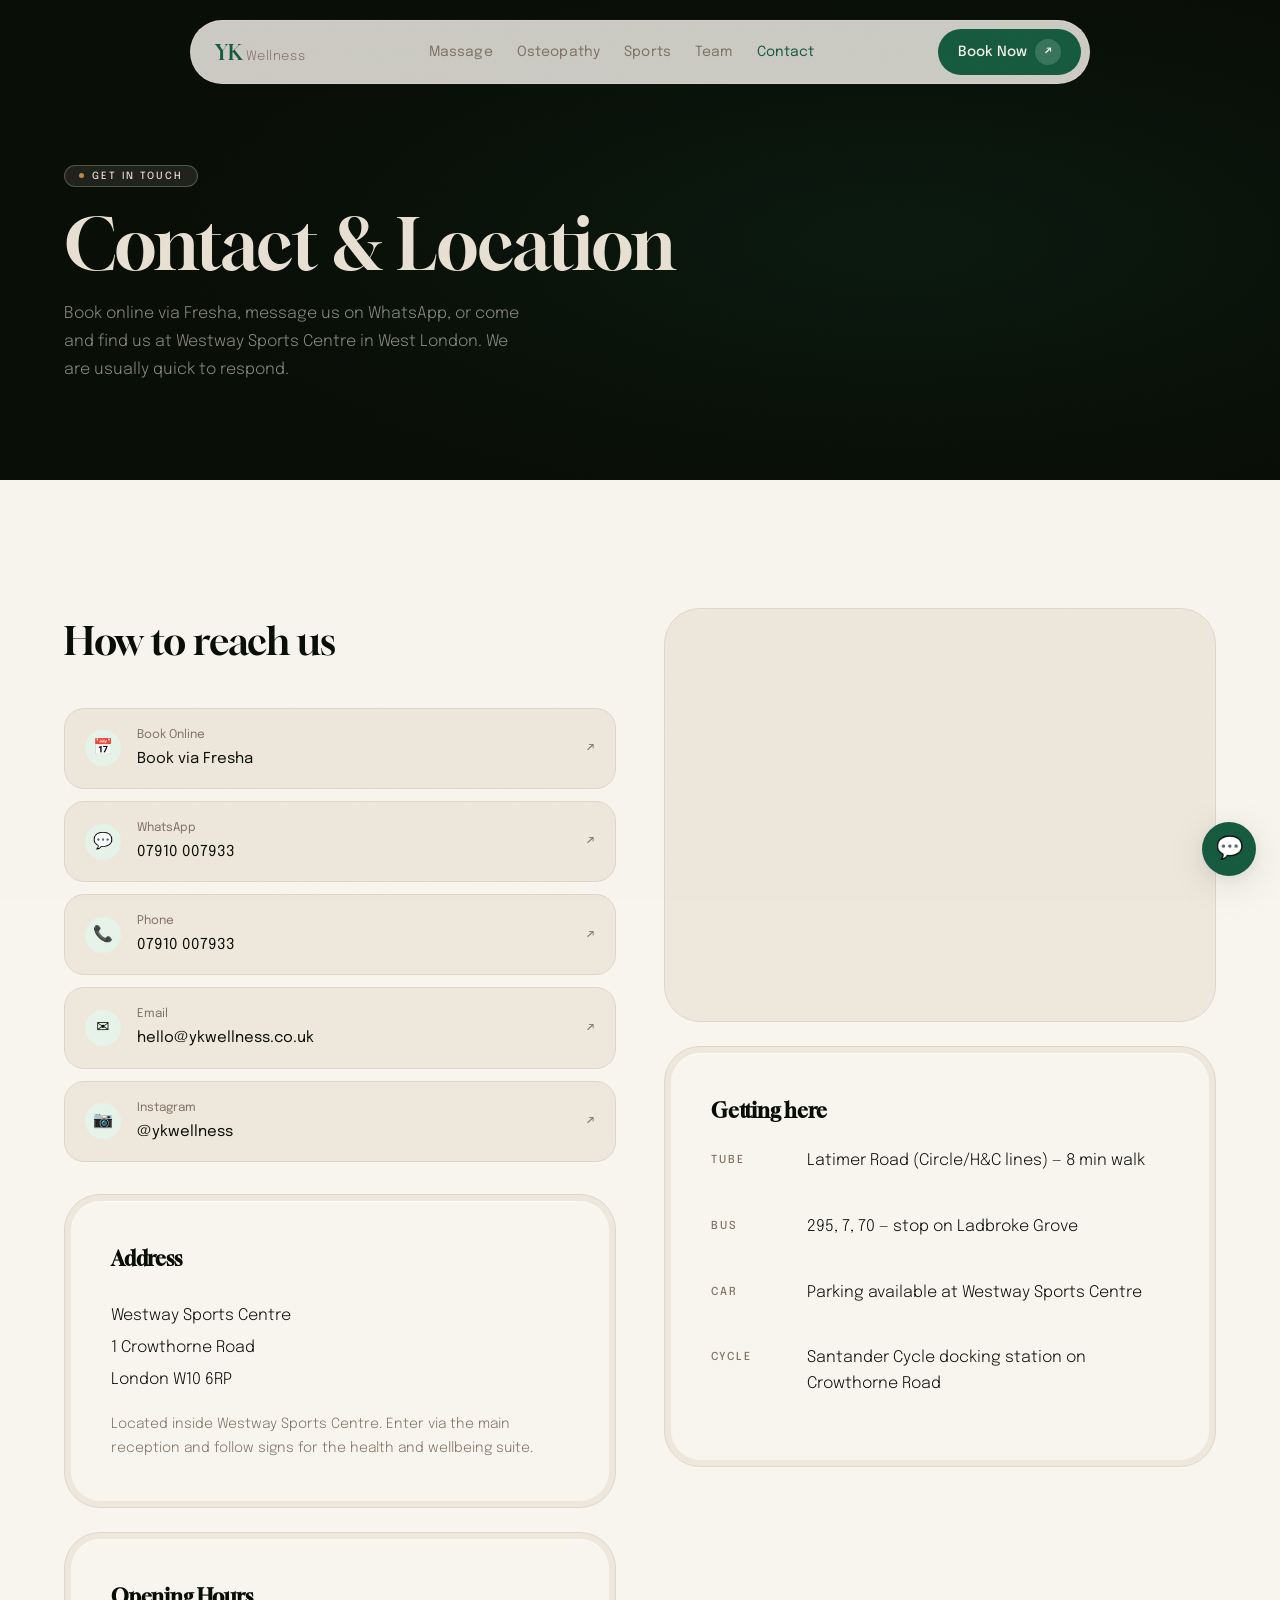
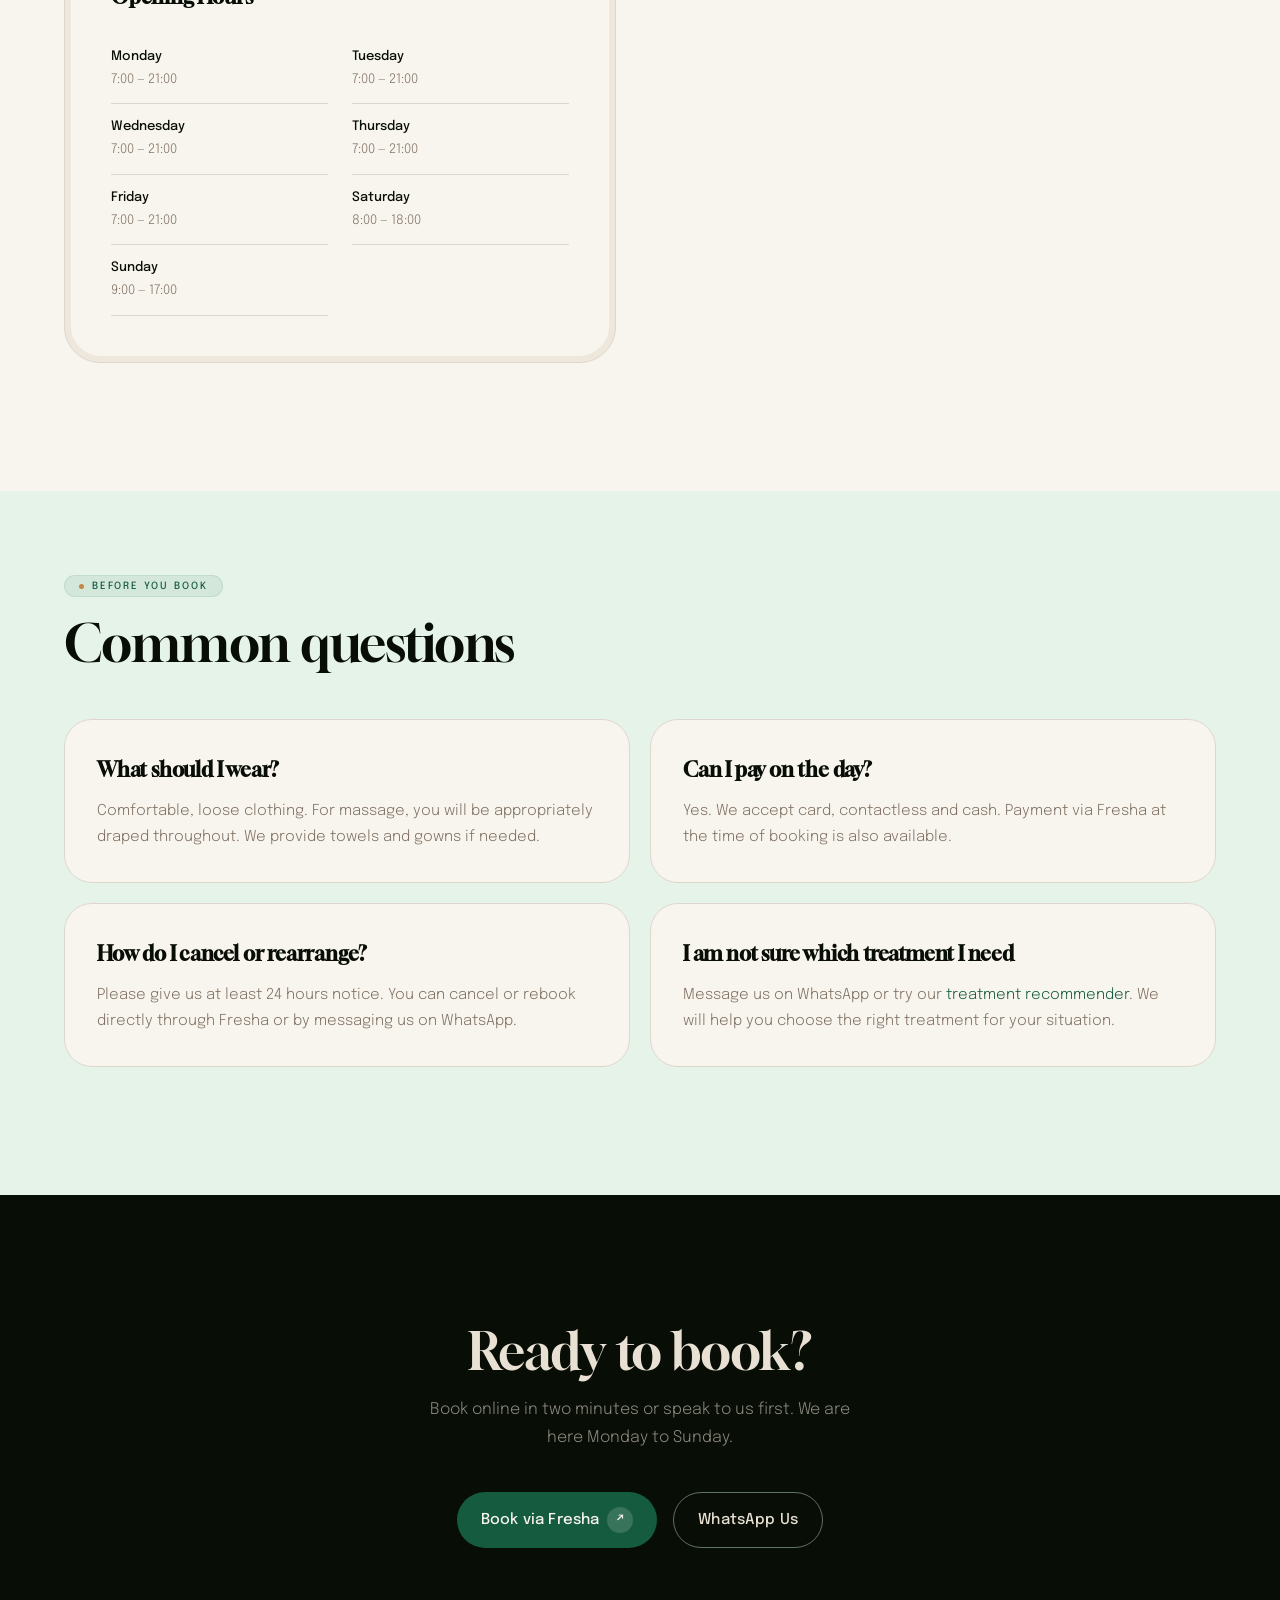
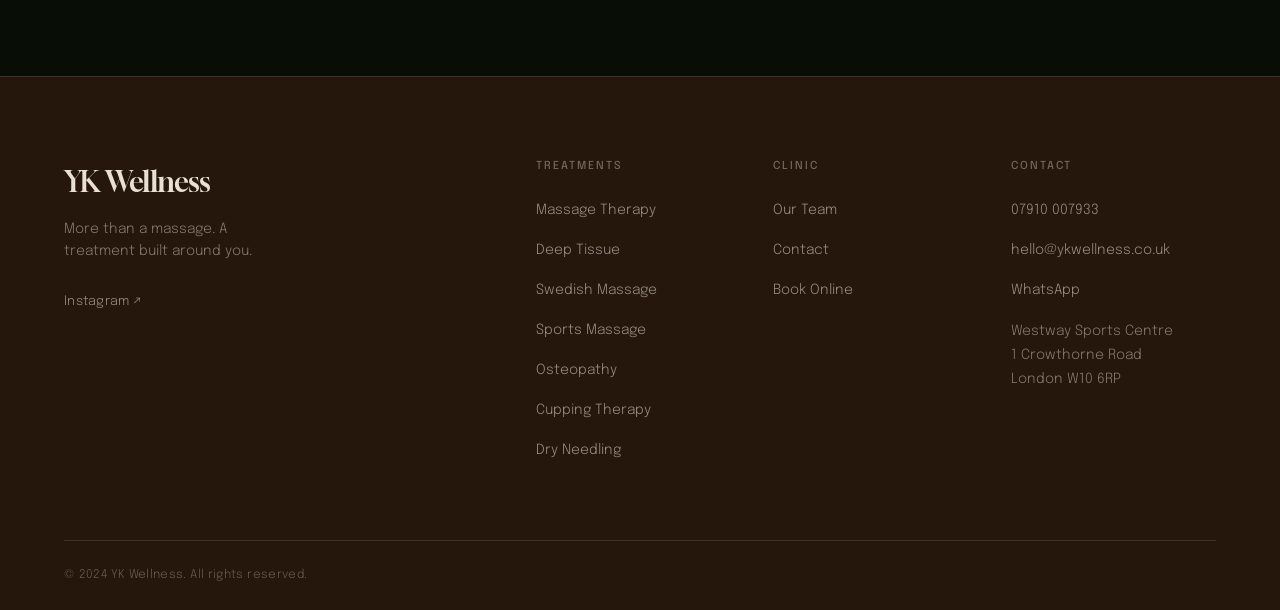
==== contact.html @ 254fa09c "Initial build — YK Wellness full site rebuild" ====
<!DOCTYPE html>
<html lang="en">
<head>
  <meta charset="UTF-8">
  <meta name="viewport" content="width=device-width, initial-scale=1.0">
  <title>Contact YK Wellness — London W10 | Book & Enquire</title>
  <meta name="description" content="Contact YK Wellness at Westway Sports Centre, 1 Crowthorne Road, London W10 6RP. Call 07910 007933, WhatsApp, email or book online via Fresha.">
  <link rel="canonical" href="https://saturnresults.github.io/YK-WELLNESS/contact.html">
  <link rel="stylesheet" href="css/design-system.css">
  <style>
    .contact-card {
      background: var(--c-cream);
      border: 1px solid var(--c-mist);
      border-radius: var(--r-2xl);
      padding: 6px;
    }
    .contact-card__inner {
      background: var(--c-canvas);
      border-radius: calc(var(--r-2xl) - 6px);
      padding: var(--s-10);
      box-shadow: var(--shadow-inset);
    }
    .contact-btn-row {
      display: flex;
      flex-direction: column;
      gap: var(--s-3);
    }
    .contact-link-btn {
      display: flex;
      align-items: center;
      gap: var(--s-4);
      padding: var(--s-4) var(--s-5);
      background: var(--c-cream);
      border: 1px solid var(--c-mist);
      border-radius: var(--r-lg);
      color: var(--c-deep);
      font-family: var(--font-body);
      font-size: 0.9375rem;
      font-weight: 400;
      text-decoration: none;
      transition:
        background var(--dur-mid) var(--ease-quart),
        border-color var(--dur-mid) var(--ease-quart),
        transform var(--dur-fast) var(--ease-spring);
    }
    .contact-link-btn:hover {
      background: var(--c-sage-pale);
      border-color: var(--c-sage-light);
      transform: translateY(-1px);
    }
    .contact-link-btn__icon {
      width: 36px;
      height: 36px;
      border-radius: 50%;
      background: var(--c-sage-pale);
      display: flex;
      align-items: center;
      justify-content: center;
      font-size: 1rem;
      flex-shrink: 0;
    }
    .contact-link-btn__label { font-size: 0.75rem; color: var(--c-stone); }
    .contact-link-btn__value { font-size: 0.9375rem; color: var(--c-deep); font-weight: 400; }
    .contact-link-btn__arrow { margin-left: auto; color: var(--c-stone); font-size: 0.875rem; }
  </style>
</head>
<body>

  <nav class="nav" id="nav" aria-label="Main navigation">
    <div class="nav__pill" id="navPill">
      <a href="index.html" class="nav__logo" aria-label="YK Wellness home">
        <span class="nav__logo-yk">YK</span><span class="nav__logo-wellness">Wellness</span>
      </a>
      <ul class="nav__links" role="list">
        <li><a href="massage-therapy.html" class="nav__link">Massage</a></li>
        <li><a href="osteopathy.html" class="nav__link">Osteopathy</a></li>
        <li><a href="sports-massage.html" class="nav__link">Sports</a></li>
        <li><a href="team.html" class="nav__link">Team</a></li>
        <li><a href="contact.html" class="nav__link active">Contact</a></li>
      </ul>
      <div class="nav__cta-wrap">
        <a href="YOUR_FRESHA_URL" target="_blank" rel="noopener noreferrer" class="btn btn--primary nav__cta">Book Now <span class="btn__icon">↗</span></a>
      </div>
      <button class="nav__hamburger" id="hamburger" aria-label="Open menu" aria-expanded="false" aria-controls="navOverlay">
        <span class="nav__line"></span><span class="nav__line"></span>
      </button>
    </div>
  </nav>
  <div class="nav-overlay" id="navOverlay" role="dialog" aria-label="Navigation menu">
    <nav>
      <ul class="nav-overlay__links" role="list">
        <li><a href="index.html" class="nav-overlay__link">Home</a></li>
        <li><a href="massage-therapy.html" class="nav-overlay__link">Massage Therapy</a></li>
        <li><a href="osteopathy.html" class="nav-overlay__link">Osteopathy</a></li>
        <li><a href="sports-massage.html" class="nav-overlay__link">Sports Massage</a></li>
        <li><a href="cupping.html" class="nav-overlay__link">Cupping</a></li>
        <li><a href="dry-needling.html" class="nav-overlay__link">Dry Needling</a></li>
        <li><a href="team.html" class="nav-overlay__link">Team</a></li>
        <li><a href="contact.html" class="nav-overlay__link">Contact</a></li>
      </ul>
      <div class="nav-overlay__actions">
        <a href="YOUR_FRESHA_URL" target="_blank" rel="noopener noreferrer" class="btn btn--primary">Book Now <span class="btn__icon">↗</span></a>
        <a href="https://wa.me/447910007933" target="_blank" rel="noopener noreferrer" class="btn btn--outline">WhatsApp</a>
      </div>
    </nav>
  </div>

  <main>

    <section class="page-hero" aria-labelledby="page-title">
      <div class="container">
        <span class="eyebrow eyebrow--light t-eyebrow page-hero__eyebrow will-reveal">Get in touch</span>
        <h1 class="t-h1 page-hero__title will-reveal" id="page-title" data-delay="1">Contact &amp; Location</h1>
        <p class="page-hero__sub will-reveal" data-delay="2">Book online via Fresha, message us on WhatsApp, or come and find us at Westway Sports Centre in West London. We are usually quick to respond.</p>
      </div>
    </section>

    <section class="contact-section">
      <div class="container">
        <div class="contact-grid">

          <!-- Contact details -->
          <div class="will-reveal">
            <h2 class="contact-info__heading">How to reach us</h2>

            <div class="contact-btn-row" style="margin-bottom: var(--s-8);">
              <a href="YOUR_FRESHA_URL" target="_blank" rel="noopener noreferrer" class="contact-link-btn">
                <div class="contact-link-btn__icon" aria-hidden="true">📅</div>
                <div>
                  <div class="contact-link-btn__label">Book Online</div>
                  <div class="contact-link-btn__value">Book via Fresha</div>
                </div>
                <span class="contact-link-btn__arrow">↗</span>
              </a>
              <a href="https://wa.me/447910007933" target="_blank" rel="noopener noreferrer" class="contact-link-btn">
                <div class="contact-link-btn__icon" aria-hidden="true">💬</div>
                <div>
                  <div class="contact-link-btn__label">WhatsApp</div>
                  <div class="contact-link-btn__value">07910 007933</div>
                </div>
                <span class="contact-link-btn__arrow">↗</span>
              </a>
              <a href="tel:+447910007933" class="contact-link-btn">
                <div class="contact-link-btn__icon" aria-hidden="true">📞</div>
                <div>
                  <div class="contact-link-btn__label">Phone</div>
                  <div class="contact-link-btn__value">07910 007933</div>
                </div>
                <span class="contact-link-btn__arrow">↗</span>
              </a>
              <a href="mailto:hello@ykwellness.co.uk" class="contact-link-btn">
                <div class="contact-link-btn__icon" aria-hidden="true">✉</div>
                <div>
                  <div class="contact-link-btn__label">Email</div>
                  <div class="contact-link-btn__value">hello@ykwellness.co.uk</div>
                </div>
                <span class="contact-link-btn__arrow">↗</span>
              </a>
              <a href="https://instagram.com/ykwellness" target="_blank" rel="noopener noreferrer" class="contact-link-btn">
                <div class="contact-link-btn__icon" aria-hidden="true">📷</div>
                <div>
                  <div class="contact-link-btn__label">Instagram</div>
                  <div class="contact-link-btn__value">@ykwellness</div>
                </div>
                <span class="contact-link-btn__arrow">↗</span>
              </a>
            </div>

            <div class="contact-card" style="margin-bottom: var(--s-6);">
              <div class="contact-card__inner">
                <h3 style="font-family: var(--font-display); font-size: 1.25rem; color: var(--c-deep); letter-spacing: -0.01em; margin-bottom: var(--s-6);">Address</h3>
                <address style="font-size: 1rem; color: var(--c-deep); line-height: 2;">
                  Westway Sports Centre<br>
                  1 Crowthorne Road<br>
                  London W10 6RP
                </address>
                <p style="margin-top: var(--s-4); font-size: 0.875rem; color: var(--c-stone);">Located inside Westway Sports Centre. Enter via the main reception and follow signs for the health and wellbeing suite.</p>
              </div>
            </div>

            <div class="contact-card">
              <div class="contact-card__inner">
                <h3 style="font-family: var(--font-display); font-size: 1.25rem; color: var(--c-deep); letter-spacing: -0.01em; margin-bottom: var(--s-6);">Opening Hours</h3>
                <div class="hours-grid">
                  <div class="hours-row">
                    <div class="hours-day">Monday</div>
                    <div class="hours-time">7:00 — 21:00</div>
                  </div>
                  <div class="hours-row">
                    <div class="hours-day">Tuesday</div>
                    <div class="hours-time">7:00 — 21:00</div>
                  </div>
                  <div class="hours-row">
                    <div class="hours-day">Wednesday</div>
                    <div class="hours-time">7:00 — 21:00</div>
                  </div>
                  <div class="hours-row">
                    <div class="hours-day">Thursday</div>
                    <div class="hours-time">7:00 — 21:00</div>
                  </div>
                  <div class="hours-row">
                    <div class="hours-day">Friday</div>
                    <div class="hours-time">7:00 — 21:00</div>
                  </div>
                  <div class="hours-row">
                    <div class="hours-day">Saturday</div>
                    <div class="hours-time">8:00 — 18:00</div>
                  </div>
                  <div class="hours-row">
                    <div class="hours-day">Sunday</div>
                    <div class="hours-time">9:00 — 17:00</div>
                  </div>
                </div>
              </div>
            </div>
          </div>

          <!-- Map -->
          <div class="will-reveal" data-delay="1">
            <div class="contact-map" aria-label="Map showing YK Wellness location at Westway Sports Centre">
              <iframe
                src="https://www.google.com/maps/embed?pb=!1m18!1m12!1m3!1d2482.8!2d-0.2145!3d51.5197!2m3!1f0!2f0!3f0!3m2!1i1024!2i768!4f13.1!3m3!1m2!1s0x48761a0a0a0a0a0a%3A0x0!2sWestway+Sports+Centre%2C+1+Crowthorne+Rd%2C+London+W10+6RP!5e0!3m2!1sen!2suk!4v1"
                allowfullscreen=""
                loading="lazy"
                referrerpolicy="no-referrer-when-downgrade"
                title="YK Wellness location map"
              ></iframe>
            </div>

            <div style="margin-top: var(--s-6);">
              <div class="contact-card">
                <div class="contact-card__inner">
                  <h3 style="font-family: var(--font-display); font-size: 1.25rem; color: var(--c-deep); letter-spacing: -0.01em; margin-bottom: var(--s-5);">Getting here</h3>
                  <div style="display: flex; flex-direction: column; gap: var(--s-4);">
                    <div class="contact-detail">
                      <span class="contact-detail__label">Tube</span>
                      <span class="contact-detail__value">Latimer Road (Circle/H&C lines) — 8 min walk</span>
                    </div>
                    <div class="contact-detail">
                      <span class="contact-detail__label">Bus</span>
                      <span class="contact-detail__value">295, 7, 70 — stop on Ladbroke Grove</span>
                    </div>
                    <div class="contact-detail">
                      <span class="contact-detail__label">Car</span>
                      <span class="contact-detail__value">Parking available at Westway Sports Centre</span>
                    </div>
                    <div class="contact-detail">
                      <span class="contact-detail__label">Cycle</span>
                      <span class="contact-detail__value">Santander Cycle docking station on Crowthorne Road</span>
                    </div>
                  </div>
                </div>
              </div>
            </div>
          </div>

        </div>
      </div>
    </section>

    <!-- FAQ strip -->
    <section style="padding: var(--s-20) 0 var(--s-32); background: var(--c-sage-pale);">
      <div class="container">
        <span class="eyebrow t-eyebrow will-reveal">Before you book</span>
        <h2 class="t-h2 will-reveal" data-delay="1" style="margin-top:1rem; margin-bottom: var(--s-12); max-width: 26ch;">Common questions</h2>
        <div style="display: grid; grid-template-columns: repeat(2, 1fr); gap: var(--s-5);">
          <div style="padding: var(--s-8); background: var(--c-canvas); border-radius: var(--r-xl); border: 1px solid var(--c-mist);" class="will-reveal">
            <h3 style="font-family: var(--font-display); font-size: 1.25rem; color: var(--c-deep); letter-spacing: -0.01em; margin-bottom: var(--s-3);">What should I wear?</h3>
            <p style="font-size: 0.9375rem; color: var(--c-stone); line-height: 1.7;">Comfortable, loose clothing. For massage, you will be appropriately draped throughout. We provide towels and gowns if needed.</p>
          </div>
          <div style="padding: var(--s-8); background: var(--c-canvas); border-radius: var(--r-xl); border: 1px solid var(--c-mist);" class="will-reveal" data-delay="1">
            <h3 style="font-family: var(--font-display); font-size: 1.25rem; color: var(--c-deep); letter-spacing: -0.01em; margin-bottom: var(--s-3);">Can I pay on the day?</h3>
            <p style="font-size: 0.9375rem; color: var(--c-stone); line-height: 1.7;">Yes. We accept card, contactless and cash. Payment via Fresha at the time of booking is also available.</p>
          </div>
          <div style="padding: var(--s-8); background: var(--c-canvas); border-radius: var(--r-xl); border: 1px solid var(--c-mist);" class="will-reveal">
            <h3 style="font-family: var(--font-display); font-size: 1.25rem; color: var(--c-deep); letter-spacing: -0.01em; margin-bottom: var(--s-3);">How do I cancel or rearrange?</h3>
            <p style="font-size: 0.9375rem; color: var(--c-stone); line-height: 1.7;">Please give us at least 24 hours notice. You can cancel or rebook directly through Fresha or by messaging us on WhatsApp.</p>
          </div>
          <div style="padding: var(--s-8); background: var(--c-canvas); border-radius: var(--r-xl); border: 1px solid var(--c-mist);" class="will-reveal" data-delay="1">
            <h3 style="font-family: var(--font-display); font-size: 1.25rem; color: var(--c-deep); letter-spacing: -0.01em; margin-bottom: var(--s-3);">I am not sure which treatment I need</h3>
            <p style="font-size: 0.9375rem; color: var(--c-stone); line-height: 1.7;">Message us on WhatsApp or try our <a href="index.html#recommender" style="color: var(--c-sage);">treatment recommender</a>. We will help you choose the right treatment for your situation.</p>
          </div>
        </div>
      </div>
    </section>

    <section class="cta-band">
      <div class="container">
        <h2 class="t-h2 cta-band__heading will-reveal">Ready to book?</h2>
        <p class="t-body cta-band__sub will-reveal" data-delay="1">Book online in two minutes or speak to us first. We are here Monday to Sunday.</p>
        <div class="cta-band__actions will-reveal" data-delay="2">
          <a href="YOUR_FRESHA_URL" target="_blank" rel="noopener noreferrer" class="btn btn--primary">Book via Fresha <span class="btn__icon">↗</span></a>
          <a href="https://wa.me/447910007933" target="_blank" rel="noopener noreferrer" class="btn btn--whatsapp">WhatsApp Us</a>
        </div>
      </div>
    </section>

  </main>

  <footer class="footer" role="contentinfo">
    <div class="container">
      <div class="footer__inner">
        <div class="footer__brand"><div class="footer__logo-mark">YK Wellness</div><p class="footer__tagline">More than a massage. A treatment built around you.</p><div class="footer__social"><a href="https://instagram.com/ykwellness" target="_blank" rel="noopener noreferrer">Instagram ↗</a></div></div>
        <div class="footer__nav-grid">
          <div class="footer__col"><h4>Treatments</h4><ul role="list"><li><a href="massage-therapy.html">Massage Therapy</a></li><li><a href="deep-tissue.html">Deep Tissue</a></li><li><a href="swedish.html">Swedish Massage</a></li><li><a href="sports-massage.html">Sports Massage</a></li><li><a href="osteopathy.html">Osteopathy</a></li><li><a href="cupping.html">Cupping Therapy</a></li><li><a href="dry-needling.html">Dry Needling</a></li></ul></div>
          <div class="footer__col"><h4>Clinic</h4><ul role="list"><li><a href="team.html">Our Team</a></li><li><a href="contact.html">Contact</a></li><li><a href="YOUR_FRESHA_URL" target="_blank" rel="noopener noreferrer">Book Online</a></li></ul></div>
          <div class="footer__col"><h4>Contact</h4><ul role="list"><li><a href="tel:+447910007933">07910 007933</a></li><li><a href="mailto:hello@ykwellness.co.uk">hello@ykwellness.co.uk</a></li><li><a href="https://wa.me/447910007933" target="_blank" rel="noopener noreferrer">WhatsApp</a></li></ul><address>Westway Sports Centre<br>1 Crowthorne Road<br>London W10 6RP</address></div>
        </div>
      </div>
      <div class="footer__bottom"><p class="footer__copy">© 2024 YK Wellness. All rights reserved.</p></div>
    </div>
  </footer>
  <div class="chat-float"><a href="https://wa.me/447910007933" target="_blank" rel="noopener noreferrer" class="chat-float__btn" aria-label="WhatsApp">💬</a></div>
  <script src="js/main.js"></script>
</body>
</html>
---- css/design-system.css ----
/* ============================================================
   YK WELLNESS — DESIGN SYSTEM
   Fonts: Gloock (display) · Epilogue (body)
   Strategy: Committed — sage green carries 30-40% of surface
   ============================================================ */

@import url('https://fonts.googleapis.com/css2?family=Gloock&family=Epilogue:ital,wght@0,300;0,400;0,500;0,600;1,300&display=swap');

/* ── Custom Properties ───────────────────────────────────── */
:root {
  /* Colors — OKLCH */
  --c-canvas:       oklch(97% 0.010 90);
  --c-deep:         oklch(15% 0.018 135);
  --c-sage:         oklch(42% 0.082 162);
  --c-sage-mid:     oklch(53% 0.070 162);
  --c-sage-light:   oklch(84% 0.038 162);
  --c-sage-pale:    oklch(95% 0.020 155);
  --c-amber:        oklch(67% 0.110 68);
  --c-amber-warm:   oklch(73% 0.100 68);
  --c-stone:        oklch(56% 0.028 65);
  --c-cream:        oklch(93% 0.016 80);
  --c-mist:         oklch(88% 0.016 75);
  --c-bark:         oklch(22% 0.030 60);
  --c-bark-mid:     oklch(27% 0.028 60);
  --c-bark-border:  oklch(33% 0.025 60);
  --c-on-dark:      oklch(91% 0.020 80);

  /* Typography */
  --font-display: 'Gloock', Georgia, serif;
  --font-body:    'Epilogue', system-ui, sans-serif;

  /* Spacing (8px base) */
  --s-1:  0.25rem;
  --s-2:  0.5rem;
  --s-3:  0.75rem;
  --s-4:  1rem;
  --s-5:  1.25rem;
  --s-6:  1.5rem;
  --s-8:  2rem;
  --s-10: 2.5rem;
  --s-12: 3rem;
  --s-16: 4rem;
  --s-20: 5rem;
  --s-24: 6rem;
  --s-32: 8rem;

  /* Radius */
  --r-sm:   6px;
  --r-md:   12px;
  --r-lg:   20px;
  --r-xl:   28px;
  --r-2xl:  36px;
  --r-full: 9999px;

  /* Shadows */
  --shadow-xs: 0 1px 2px oklch(15% 0.018 135 / 0.04);
  --shadow-sm: 0 2px 8px oklch(15% 0.018 135 / 0.06),
               0 1px 2px oklch(15% 0.018 135 / 0.04);
  --shadow-md: 0 4px 24px oklch(15% 0.018 135 / 0.08),
               0 2px 8px oklch(15% 0.018 135 / 0.04);
  --shadow-lg: 0 8px 40px oklch(15% 0.018 135 / 0.10),
               0 4px 16px oklch(15% 0.018 135 / 0.06);
  --shadow-inset: inset 0 1px 1px oklch(100% 0 0 / 0.55);
  --shadow-inset-dark: inset 0 1px 0 oklch(100% 0 0 / 0.07);
  --shadow-sage:  0 8px 32px oklch(42% 0.082 162 / 0.22);
  --shadow-amber: 0 8px 32px oklch(67% 0.110 68 / 0.22);

  /* Easing */
  --ease-expo:    cubic-bezier(0.16, 1, 0.3, 1);
  --ease-quart:   cubic-bezier(0.25, 1, 0.5, 1);
  --ease-spring:  cubic-bezier(0.32, 0.72, 0, 1);
  --ease-in:      cubic-bezier(0.4, 0, 1, 1);

  /* Durations */
  --dur-fast:    200ms;
  --dur-mid:     350ms;
  --dur-slow:    500ms;
  --dur-reveal:  650ms;
  --dur-page:    800ms;

  /* Container */
  --container-max: 1280px;
  --container-pad: clamp(1.25rem, 5vw, 5rem);
}

/* ── Reset ───────────────────────────────────────────────── */
*, *::before, *::after { box-sizing: border-box; margin: 0; padding: 0; }
html { scroll-behavior: smooth; -webkit-text-size-adjust: 100%; }
body {
  background: var(--c-canvas);
  color: var(--c-deep);
  font-family: var(--font-body);
  font-size: 1rem;
  font-weight: 300;
  line-height: 1.75;
  -webkit-font-smoothing: antialiased;
  overflow-x: hidden;
}
img, video { display: block; max-width: 100%; }
a { color: inherit; text-decoration: none; }
ul, ol { list-style: none; }
button { cursor: pointer; border: none; background: none; font: inherit; }
address { font-style: normal; }

/* ── Typography ──────────────────────────────────────────── */
.t-display {
  font-family: var(--font-display);
  font-size: clamp(3rem, 8vw, 7.5rem);
  font-weight: 400;
  line-height: 0.95;
  letter-spacing: -0.02em;
}
.t-h1 {
  font-family: var(--font-display);
  font-size: clamp(2.5rem, 5.5vw, 5rem);
  font-weight: 400;
  line-height: 1.05;
  letter-spacing: -0.015em;
}
.t-h2 {
  font-family: var(--font-display);
  font-size: clamp(2rem, 4vw, 3.5rem);
  font-weight: 400;
  line-height: 1.1;
  letter-spacing: -0.01em;
}
.t-h3 {
  font-family: var(--font-display);
  font-size: clamp(1.5rem, 2.5vw, 2.25rem);
  font-weight: 400;
  line-height: 1.2;
  letter-spacing: -0.005em;
}
.t-h4 {
  font-family: var(--font-body);
  font-size: 1.0625rem;
  font-weight: 500;
  line-height: 1.4;
  letter-spacing: 0;
}
.t-body-lg {
  font-family: var(--font-body);
  font-size: 1.125rem;
  font-weight: 300;
  line-height: 1.75;
}
.t-body {
  font-family: var(--font-body);
  font-size: 1rem;
  font-weight: 300;
  line-height: 1.75;
}
.t-sm {
  font-family: var(--font-body);
  font-size: 0.875rem;
  font-weight: 400;
  line-height: 1.6;
}
.t-eyebrow {
  font-family: var(--font-body);
  font-size: 0.625rem;
  font-weight: 500;
  letter-spacing: 0.2em;
  text-transform: uppercase;
  line-height: 1;
}
.t-price {
  font-family: var(--font-display);
  font-size: clamp(1.75rem, 3vw, 2.5rem);
  font-weight: 400;
  letter-spacing: -0.01em;
  line-height: 1.1;
}

/* ── Layout ──────────────────────────────────────────────── */
.container {
  width: 100%;
  max-width: var(--container-max);
  margin-inline: auto;
  padding-inline: var(--container-pad);
}

/* ── Eyebrow Tag ─────────────────────────────────────────── */
.eyebrow {
  display: inline-flex;
  align-items: center;
  gap: var(--s-2);
  padding: 5px 14px;
  background: oklch(42% 0.082 162 / 0.08);
  border: 1px solid oklch(84% 0.038 162 / 0.6);
  border-radius: var(--r-full);
  color: var(--c-sage);
}
.eyebrow::before {
  content: '';
  display: block;
  width: 5px;
  height: 5px;
  border-radius: 50%;
  background: var(--c-amber);
  flex-shrink: 0;
}
.eyebrow--light {
  background: oklch(91% 0.020 80 / 0.1);
  border-color: oklch(91% 0.020 80 / 0.25);
  color: var(--c-on-dark);
}
.eyebrow--light::before { background: var(--c-amber); }

/* ── Buttons ─────────────────────────────────────────────── */
.btn {
  display: inline-flex;
  align-items: center;
  gap: var(--s-2);
  padding: 14px 24px;
  border-radius: var(--r-full);
  font-family: var(--font-body);
  font-size: 0.9375rem;
  font-weight: 500;
  letter-spacing: 0.01em;
  transition:
    background var(--dur-mid) var(--ease-quart),
    box-shadow var(--dur-mid) var(--ease-quart),
    transform var(--dur-fast) var(--ease-spring),
    border-color var(--dur-mid) var(--ease-quart),
    color var(--dur-mid) var(--ease-quart);
}
.btn:active { transform: scale(0.98); }

.btn--primary {
  background: var(--c-sage);
  color: var(--c-canvas);
}
.btn--primary:hover {
  background: var(--c-deep);
  box-shadow: var(--shadow-sage);
  transform: translateY(-1px);
}

.btn--outline {
  background: transparent;
  border: 1px solid var(--c-mist);
  color: var(--c-deep);
}
.btn--outline:hover {
  background: var(--c-cream);
  border-color: var(--c-sage-light);
  color: var(--c-sage);
}

.btn--ghost {
  background: transparent;
  color: var(--c-sage);
  padding: 0;
  gap: var(--s-1);
  font-weight: 500;
  font-size: 0.875rem;
  letter-spacing: 0.02em;
}
.btn--ghost .btn__arrow {
  display: inline-block;
  transition: transform var(--dur-mid) var(--ease-quart);
}
.btn--ghost:hover .btn__arrow { transform: translate(3px, -2px); }

.btn--whatsapp {
  background: transparent;
  border: 1px solid oklch(84% 0.038 162 / 0.5);
  color: var(--c-on-dark);
}
.btn--whatsapp:hover {
  background: oklch(91% 0.020 80 / 0.08);
  border-color: var(--c-on-dark);
}

.btn__icon {
  display: inline-flex;
  align-items: center;
  justify-content: center;
  width: 26px;
  height: 26px;
  border-radius: 50%;
  background: oklch(100% 0 0 / 0.15);
  font-size: 0.8125rem;
  transition:
    transform var(--dur-mid) var(--ease-quart),
    background var(--dur-mid) var(--ease-quart);
}
.btn--primary:hover .btn__icon { transform: translate(2px, -2px) scale(1.1); }

/* ── Navigation ──────────────────────────────────────────── */
.nav {
  position: fixed;
  top: 0;
  left: 0;
  right: 0;
  z-index: 100;
  display: flex;
  justify-content: center;
  padding: var(--s-5) var(--s-5);
  pointer-events: none;
}
.nav__pill {
  display: flex;
  align-items: center;
  gap: var(--s-6);
  padding: var(--s-2) var(--s-2) var(--s-2) var(--s-6);
  background: oklch(97% 0.010 90 / 0.82);
  backdrop-filter: blur(20px) saturate(180%);
  -webkit-backdrop-filter: blur(20px) saturate(180%);
  border: 1px solid oklch(88% 0.016 75 / 0.7);
  border-radius: var(--r-full);
  transition:
    background var(--dur-slow) var(--ease-quart),
    border-color var(--dur-slow) var(--ease-quart),
    box-shadow var(--dur-slow) var(--ease-quart);
  pointer-events: all;
  max-width: 900px;
  width: 100%;
}
.nav__pill.scrolled {
  background: oklch(97% 0.010 90 / 0.96);
  border-color: oklch(88% 0.016 75 / 1);
  box-shadow: var(--shadow-md);
}
.nav__logo {
  display: flex;
  align-items: baseline;
  gap: 4px;
  flex-shrink: 0;
}
.nav__logo-yk {
  font-family: var(--font-display);
  font-size: 1.25rem;
  font-weight: 400;
  color: var(--c-sage);
  letter-spacing: -0.02em;
}
.nav__logo-wellness {
  font-family: var(--font-body);
  font-size: 0.8125rem;
  font-weight: 300;
  color: var(--c-stone);
  letter-spacing: 0.05em;
}
.nav__links {
  display: flex;
  align-items: center;
  gap: var(--s-6);
  flex: 1;
  justify-content: center;
}
.nav__link {
  font-family: var(--font-body);
  font-size: 0.875rem;
  font-weight: 400;
  color: var(--c-stone);
  letter-spacing: 0.01em;
  transition: color var(--dur-fast) var(--ease-quart);
  white-space: nowrap;
}
.nav__link:hover,
.nav__link.active { color: var(--c-sage); }

.nav__cta-wrap {
  display: flex;
  align-items: center;
  gap: var(--s-2);
  flex-shrink: 0;
}
.nav__cta {
  padding: 10px 20px;
  font-size: 0.875rem;
}
.nav__hamburger {
  display: none;
  flex-direction: column;
  justify-content: center;
  align-items: center;
  width: 40px;
  height: 40px;
  gap: 6px;
  border-radius: var(--r-full);
  background: var(--c-cream);
  flex-shrink: 0;
}
.nav__line {
  display: block;
  width: 18px;
  height: 1.5px;
  background: var(--c-deep);
  border-radius: 2px;
  transition:
    transform var(--dur-mid) var(--ease-spring),
    opacity var(--dur-mid) var(--ease-spring);
  transform-origin: center;
}

/* Hamburger open state */
.nav__pill.menu-open .nav__line:first-child { transform: translateY(3.75px) rotate(45deg); }
.nav__pill.menu-open .nav__line:last-child  { transform: translateY(-3.75px) rotate(-45deg); }

/* ── Mobile Nav Overlay ───────────────────────────────────── */
.nav-overlay {
  position: fixed;
  inset: 0;
  z-index: 90;
  background: oklch(97% 0.010 90 / 0.96);
  backdrop-filter: blur(32px) saturate(180%);
  -webkit-backdrop-filter: blur(32px) saturate(180%);
  display: flex;
  flex-direction: column;
  justify-content: center;
  padding: var(--s-20) var(--container-pad);
  opacity: 0;
  visibility: hidden;
  transition:
    opacity var(--dur-slow) var(--ease-quart),
    visibility var(--dur-slow) var(--ease-quart);
}
.nav-overlay.is-open {
  opacity: 1;
  visibility: visible;
}
.nav-overlay__links {
  display: flex;
  flex-direction: column;
  gap: var(--s-2);
  margin-bottom: var(--s-10);
}
.nav-overlay__link {
  font-family: var(--font-display);
  font-size: clamp(2rem, 8vw, 3rem);
  font-weight: 400;
  color: var(--c-deep);
  letter-spacing: -0.01em;
  opacity: 0;
  transform: translateY(20px);
  transition:
    opacity var(--dur-reveal) var(--ease-expo),
    transform var(--dur-reveal) var(--ease-expo),
    color var(--dur-fast) var(--ease-quart);
}
.nav-overlay__link:hover { color: var(--c-sage); }
.nav-overlay.is-open .nav-overlay__link { opacity: 1; transform: translateY(0); }
.nav-overlay.is-open .nav-overlay__link:nth-child(1) { transition-delay: 60ms; }
.nav-overlay.is-open .nav-overlay__link:nth-child(2) { transition-delay: 110ms; }
.nav-overlay.is-open .nav-overlay__link:nth-child(3) { transition-delay: 160ms; }
.nav-overlay.is-open .nav-overlay__link:nth-child(4) { transition-delay: 210ms; }
.nav-overlay.is-open .nav-overlay__link:nth-child(5) { transition-delay: 260ms; }
.nav-overlay.is-open .nav-overlay__link:nth-child(6) { transition-delay: 310ms; }
.nav-overlay.is-open .nav-overlay__link:nth-child(7) { transition-delay: 360ms; }
.nav-overlay.is-open .nav-overlay__link:nth-child(8) { transition-delay: 410ms; }
.nav-overlay__actions {
  display: flex;
  gap: var(--s-4);
  flex-wrap: wrap;
  opacity: 0;
  transform: translateY(16px);
  transition:
    opacity var(--dur-reveal) var(--ease-expo) 460ms,
    transform var(--dur-reveal) var(--ease-expo) 460ms;
}
.nav-overlay.is-open .nav-overlay__actions { opacity: 1; transform: translateY(0); }

/* ── Scroll Reveal ───────────────────────────────────────── */
.will-reveal {
  opacity: 0;
  transform: translateY(28px);
  filter: blur(4px);
  transition:
    opacity var(--dur-reveal) var(--ease-expo),
    transform var(--dur-reveal) var(--ease-expo),
    filter var(--dur-reveal) var(--ease-expo);
}
.will-reveal.is-visible {
  opacity: 1;
  transform: translateY(0);
  filter: blur(0);
}
.will-reveal[data-delay="1"] { transition-delay: 80ms; }
.will-reveal[data-delay="2"] { transition-delay: 160ms; }
.will-reveal[data-delay="3"] { transition-delay: 240ms; }
.will-reveal[data-delay="4"] { transition-delay: 320ms; }

/* ── Image Placeholder ───────────────────────────────────── */
.img-slot {
  background-color: var(--c-cream);
  background-image:
    repeating-linear-gradient(
      -45deg,
      transparent,
      transparent 8px,
      oklch(84% 0.038 162 / 0.12) 8px,
      oklch(84% 0.038 162 / 0.12) 9px
    );
  border-radius: inherit;
  position: relative;
  overflow: hidden;
}
.img-slot::after {
  content: '';
  position: absolute;
  inset: 0;
  background: linear-gradient(
    135deg,
    oklch(84% 0.038 162 / 0.18) 0%,
    transparent 55%,
    oklch(67% 0.110 68 / 0.08) 100%
  );
}

/* ── Hero ────────────────────────────────────────────────── */
.hero {
  min-height: 100dvh;
  display: grid;
  grid-template-columns: 1fr 1fr;
  align-items: stretch;
  overflow: hidden;
  position: relative;
}
.hero__content {
  display: flex;
  flex-direction: column;
  justify-content: flex-end;
  padding: calc(var(--s-20) + 80px) var(--s-12) var(--s-20) var(--container-pad);
  position: relative;
  z-index: 2;
}
.hero__eyebrow { margin-bottom: var(--s-6); }
.hero__headline {
  font-family: var(--font-display);
  font-size: clamp(3rem, 6.5vw, 6.5rem);
  font-weight: 400;
  line-height: 0.95;
  letter-spacing: -0.025em;
  color: var(--c-deep);
  margin-bottom: var(--s-6);
}
.hero__headline em {
  font-style: italic;
  color: var(--c-sage);
}
.hero__subtext {
  max-width: 42ch;
  color: var(--c-stone);
  margin-bottom: var(--s-10);
}
.hero__actions {
  display: flex;
  gap: var(--s-4);
  flex-wrap: wrap;
}
.hero__image-col {
  position: relative;
  overflow: hidden;
}
.hero__image {
  position: absolute;
  inset: 0;
  width: 100%;
  height: 100%;
  object-fit: cover;
}
.hero__image-slot {
  width: 100%;
  height: 100%;
  min-height: 100dvh;
}
.hero__image-slot.img-slot::after {
  background: linear-gradient(
    180deg,
    oklch(84% 0.038 162 / 0.25) 0%,
    transparent 40%,
    oklch(22% 0.030 60 / 0.15) 100%
  );
}

/* ── Trust Bar ───────────────────────────────────────────── */
.trust-bar {
  background: var(--c-cream);
  border-top: 1px solid var(--c-mist);
  border-bottom: 1px solid var(--c-mist);
  padding: var(--s-8) 0;
}
.trust-bar__inner {
  display: grid;
  grid-template-columns: repeat(4, 1fr);
  gap: 0;
}
.trust-stat {
  padding: var(--s-6) var(--s-8);
  text-align: center;
  position: relative;
}
.trust-stat + .trust-stat::before {
  content: '';
  position: absolute;
  left: 0;
  top: 25%;
  height: 50%;
  width: 1px;
  background: var(--c-mist);
}
.trust-stat__figure {
  font-family: var(--font-display);
  font-size: clamp(2rem, 3.5vw, 3rem);
  font-weight: 400;
  color: var(--c-sage);
  letter-spacing: -0.02em;
  line-height: 1;
  margin-bottom: var(--s-1);
}
.trust-stat__label {
  font-family: var(--font-body);
  font-size: 0.6875rem;
  font-weight: 400;
  color: var(--c-stone);
  text-transform: uppercase;
  letter-spacing: 0.12em;
}

/* ── Mission / Editorial Split ───────────────────────────── */
.mission {
  padding: var(--s-32) 0;
}
.mission__inner {
  display: grid;
  grid-template-columns: 1fr 1fr;
  gap: var(--s-16);
  align-items: start;
}
.mission__quote {
  font-family: var(--font-display);
  font-size: clamp(1.75rem, 3.5vw, 3rem);
  font-weight: 400;
  line-height: 1.2;
  letter-spacing: -0.01em;
  color: var(--c-deep);
  font-style: italic;
}
.mission__quote mark {
  background: none;
  color: var(--c-sage);
}
.mission__body { padding-top: var(--s-6); }
.mission__text {
  color: var(--c-stone);
  max-width: 54ch;
  margin-bottom: var(--s-8);
}

/* ── Services / Bento ────────────────────────────────────── */
.services {
  padding: var(--s-32) 0;
  background: var(--c-sage-pale);
}
.services__header {
  margin-bottom: var(--s-12);
}
.services__grid {
  display: grid;
  grid-template-columns: repeat(12, 1fr);
  grid-template-rows: auto auto;
  gap: var(--s-4);
}

/* Feature card */
.service-card--feature {
  grid-column: span 7;
  grid-row: span 2;
}
/* Stack cards */
.service-card--stack {
  grid-column: span 5;
  grid-row: span 1;
}
/* Row cards */
.service-card--row {
  grid-column: span 4;
}

/* Card shell (outer bezel) */
.service-card {
  background: oklch(93% 0.016 80 / 0.5);
  border: 1px solid oklch(88% 0.016 75 / 0.8);
  border-radius: var(--r-2xl);
  padding: 6px;
  box-shadow: var(--shadow-sm);
  transition:
    box-shadow var(--dur-slow) var(--ease-quart),
    transform var(--dur-slow) var(--ease-quart);
}
.service-card:hover {
  box-shadow: var(--shadow-md);
  transform: translateY(-3px);
}
/* Card inner core */
.service-card__inner {
  background: var(--c-cream);
  border-radius: calc(var(--r-2xl) - 6px);
  box-shadow: var(--shadow-inset);
  padding: var(--s-8);
  height: 100%;
  display: flex;
  flex-direction: column;
}
.service-card--feature .service-card__inner {
  padding: 0;
  overflow: hidden;
  min-height: 480px;
  position: relative;
}
.service-card--feature .service-card__image {
  width: 100%;
  height: 100%;
  min-height: 480px;
  border-radius: calc(var(--r-2xl) - 6px);
}
.service-card--feature .service-card__overlay {
  position: absolute;
  inset: 0;
  background: linear-gradient(
    0deg,
    oklch(15% 0.018 135 / 0.85) 0%,
    oklch(15% 0.018 135 / 0.3) 55%,
    transparent 100%
  );
  border-radius: calc(var(--r-2xl) - 6px);
}
.service-card--feature .service-card__content {
  position: absolute;
  bottom: 0;
  left: 0;
  right: 0;
  padding: var(--s-8);
}
.service-card--feature .service-card__name { color: var(--c-on-dark); }
.service-card--feature .service-card__meta { color: oklch(91% 0.020 80 / 0.65); }
.service-card--feature .service-card__price { color: var(--c-amber-warm); }
.service-card--feature .service-card__desc { color: oklch(91% 0.020 80 / 0.75); margin-bottom: var(--s-6); }

.service-card__eyebrow { margin-bottom: var(--s-4); }
.service-card__name {
  font-family: var(--font-display);
  font-size: clamp(1.375rem, 2.5vw, 2rem);
  font-weight: 400;
  color: var(--c-deep);
  letter-spacing: -0.01em;
  margin-bottom: var(--s-2);
}
.service-card__meta {
  font-size: 0.8125rem;
  color: var(--c-stone);
  letter-spacing: 0.03em;
  margin-bottom: var(--s-4);
}
.service-card__desc {
  font-size: 0.9375rem;
  color: var(--c-stone);
  line-height: 1.65;
  margin-bottom: var(--s-6);
  flex: 1;
}
.service-card__price {
  font-family: var(--font-display);
  font-size: 1.75rem;
  font-weight: 400;
  color: var(--c-amber);
  letter-spacing: -0.01em;
  margin-bottom: var(--s-6);
}
.service-card__price span {
  font-family: var(--font-body);
  font-size: 0.8125rem;
  font-weight: 400;
  color: var(--c-stone);
  vertical-align: super;
  margin-right: 2px;
}
.service-card__footer { margin-top: auto; }

/* ── How It Works ────────────────────────────────────────── */
.process {
  padding: var(--s-32) 0;
}
.process__header { margin-bottom: var(--s-16); }
.process__steps {
  display: grid;
  grid-template-columns: repeat(3, 1fr);
  gap: var(--s-16);
  position: relative;
}
.process__steps::before {
  content: '';
  position: absolute;
  top: 40px;
  left: calc(33.333% + var(--s-8));
  right: calc(33.333% + var(--s-8));
  height: 1px;
  background: var(--c-sage-light);
}
.process-step__number {
  font-family: var(--font-display);
  font-size: 5rem;
  font-weight: 400;
  color: var(--c-mist);
  line-height: 1;
  letter-spacing: -0.03em;
  margin-bottom: var(--s-4);
}
.process-step__title {
  font-family: var(--font-display);
  font-size: 1.5rem;
  font-weight: 400;
  color: var(--c-deep);
  margin-bottom: var(--s-3);
  letter-spacing: -0.01em;
}
.process-step__text { color: var(--c-stone); max-width: 32ch; }

/* ── Team Preview ────────────────────────────────────────── */
.team-preview {
  padding: var(--s-32) 0;
  background: var(--c-cream);
}
.team-preview__header {
  display: flex;
  justify-content: space-between;
  align-items: flex-end;
  margin-bottom: var(--s-12);
  gap: var(--s-8);
}
.team-grid {
  display: grid;
  grid-template-columns: repeat(3, 1fr);
  gap: var(--s-5);
}

/* Practitioner card */
.practitioner-card {
  background: var(--c-canvas);
  border: 1px solid var(--c-mist);
  border-radius: var(--r-2xl);
  padding: 6px;
}
.practitioner-card__inner {
  background: var(--c-cream);
  border-radius: calc(var(--r-2xl) - 6px);
  overflow: hidden;
  box-shadow: var(--shadow-inset);
}
.practitioner-card__image {
  aspect-ratio: 4 / 5;
  border-radius: calc(var(--r-2xl) - 6px) calc(var(--r-2xl) - 6px) 0 0;
  overflow: hidden;
  position: relative;
}
.practitioner-card__img {
  width: 100%;
  height: 100%;
  object-fit: cover;
  filter: sepia(6%) saturate(88%) contrast(103%);
  transition: filter var(--dur-page) var(--ease-quart);
}
.practitioner-card:hover .practitioner-card__img {
  filter: sepia(0%) saturate(100%) contrast(100%);
}
.practitioner-card__body { padding: var(--s-6); }
.practitioner-card__name {
  font-family: var(--font-display);
  font-size: 1.375rem;
  font-weight: 400;
  color: var(--c-deep);
  letter-spacing: -0.01em;
  margin-bottom: var(--s-1);
}
.practitioner-card__role {
  font-size: 0.625rem;
  font-weight: 500;
  letter-spacing: 0.18em;
  text-transform: uppercase;
  color: var(--c-sage);
  margin-bottom: var(--s-3);
}
.practitioner-card__bio { font-size: 0.875rem; color: var(--c-stone); line-height: 1.6; }

/* ── Testimonials ────────────────────────────────────────── */
.testimonials {
  padding: var(--s-32) 0;
  background: var(--c-bark);
}
.testimonials__header { margin-bottom: var(--s-12); }
.testimonials__eyebrow { color: var(--c-on-dark); }
.testimonials__title { color: var(--c-on-dark); }
.testimonials__grid {
  display: grid;
  grid-template-columns: repeat(2, 1fr);
  gap: var(--s-4);
}

/* Testimonial card */
.testimonial-card {
  background: oklch(42% 0.082 162 / 0.06);
  border: 1px solid oklch(84% 0.038 162 / 0.18);
  border-radius: var(--r-2xl);
  padding: 6px;
}
.testimonial-card__inner {
  background: var(--c-bark-mid);
  border-radius: calc(var(--r-2xl) - 6px);
  padding: var(--s-10);
  box-shadow: var(--shadow-inset-dark);
  position: relative;
}
.testimonial-card__quote-mark {
  font-family: var(--font-display);
  font-size: 6rem;
  font-style: italic;
  color: var(--c-sage-light);
  line-height: 0.7;
  opacity: 0.3;
  position: absolute;
  top: var(--s-6);
  left: var(--s-8);
  pointer-events: none;
  user-select: none;
}
.testimonial-card__text {
  font-family: var(--font-display);
  font-size: 1.1875rem;
  font-style: italic;
  font-weight: 400;
  line-height: 1.55;
  color: var(--c-on-dark);
  margin-bottom: var(--s-6);
  padding-top: var(--s-4);
}
.testimonial-card__stars {
  color: var(--c-amber);
  font-size: 0.625rem;
  letter-spacing: 0.1em;
  margin-bottom: var(--s-3);
}
.testimonial-card__author {
  font-size: 0.875rem;
  font-weight: 500;
  color: var(--c-on-dark);
}
.testimonial-card__detail {
  font-size: 0.75rem;
  color: oklch(91% 0.020 80 / 0.5);
  letter-spacing: 0.05em;
  margin-top: 2px;
}

/* ── Treatment Recommender ───────────────────────────────── */
.recommender {
  padding: var(--s-32) 0;
  background: var(--c-sage);
}
.recommender__inner {
  display: grid;
  grid-template-columns: 1fr 1.4fr;
  gap: var(--s-16);
  align-items: center;
}
.recommender__heading {
  color: var(--c-canvas);
  margin-bottom: var(--s-4);
}
.recommender__sub { color: oklch(97% 0.010 90 / 0.7); max-width: 38ch; }
.recommender__panel {
  background: var(--c-canvas);
  border-radius: var(--r-2xl);
  padding: var(--s-10);
  box-shadow: var(--shadow-lg);
}
.recommender__step { display: none; }
.recommender__step.active { display: block; }
.recommender__question {
  font-family: var(--font-display);
  font-size: 1.375rem;
  font-weight: 400;
  color: var(--c-deep);
  margin-bottom: var(--s-6);
  letter-spacing: -0.01em;
}
.recommender__options {
  display: grid;
  grid-template-columns: 1fr 1fr;
  gap: var(--s-3);
  margin-bottom: var(--s-6);
}
.recommender__option {
  padding: 12px 16px;
  border: 1px solid var(--c-mist);
  border-radius: var(--r-lg);
  font-family: var(--font-body);
  font-size: 0.9375rem;
  font-weight: 400;
  color: var(--c-deep);
  background: var(--c-cream);
  text-align: left;
  transition:
    border-color var(--dur-mid) var(--ease-quart),
    background var(--dur-mid) var(--ease-quart),
    color var(--dur-mid) var(--ease-quart);
  cursor: pointer;
}
.recommender__option:hover,
.recommender__option.selected {
  border-color: var(--c-sage);
  background: oklch(42% 0.082 162 / 0.06);
  color: var(--c-sage);
}
.recommender__progress {
  display: flex;
  gap: var(--s-2);
  margin-bottom: var(--s-6);
}
.recommender__dot {
  width: 6px;
  height: 6px;
  border-radius: 50%;
  background: var(--c-mist);
  transition: background var(--dur-mid) var(--ease-quart);
}
.recommender__dot.done { background: var(--c-sage); }
.recommender__result { text-align: center; }
.recommender__result-tag {
  display: inline-block;
  padding: 6px 16px;
  background: oklch(42% 0.082 162 / 0.08);
  border: 1px solid oklch(84% 0.038 162 / 0.5);
  border-radius: var(--r-full);
  font-size: 0.6875rem;
  font-weight: 500;
  letter-spacing: 0.18em;
  text-transform: uppercase;
  color: var(--c-sage);
  margin-bottom: var(--s-4);
}
.recommender__result-name {
  font-family: var(--font-display);
  font-size: 2rem;
  font-weight: 400;
  color: var(--c-deep);
  letter-spacing: -0.015em;
  margin-bottom: var(--s-3);
}
.recommender__result-desc {
  color: var(--c-stone);
  font-size: 0.9375rem;
  margin-bottom: var(--s-8);
  max-width: 42ch;
  margin-inline: auto;
}
.recommender__result-actions { display: flex; gap: var(--s-3); justify-content: center; flex-wrap: wrap; }
.recommender__restart {
  font-size: 0.8125rem;
  color: var(--c-stone);
  text-decoration: underline;
  text-underline-offset: 3px;
  background: none;
  border: none;
  cursor: pointer;
  display: block;
  margin: var(--s-6) auto 0;
  font-family: var(--font-body);
}
.recommender__restart:hover { color: var(--c-sage); }

/* ── CTA Band ────────────────────────────────────────────── */
.cta-band {
  padding: var(--s-32) 0;
  background: var(--c-deep);
  text-align: center;
}
.cta-band__heading {
  color: var(--c-on-dark);
  margin-bottom: var(--s-4);
}
.cta-band__sub {
  color: oklch(91% 0.020 80 / 0.6);
  max-width: 48ch;
  margin-inline: auto;
  margin-bottom: var(--s-10);
}
.cta-band__actions { display: flex; gap: var(--s-4); justify-content: center; flex-wrap: wrap; }

/* ── Footer ──────────────────────────────────────────────── */
.footer {
  background: var(--c-bark);
  border-top: 1px solid var(--c-bark-border);
  padding: var(--s-20) 0 0;
}
.footer__inner {
  display: grid;
  grid-template-columns: 1.2fr 2fr;
  gap: var(--s-16);
  padding-bottom: var(--s-16);
  border-bottom: 1px solid var(--c-bark-border);
}
.footer__logo-mark {
  font-family: var(--font-display);
  font-size: 1.75rem;
  font-weight: 400;
  color: var(--c-on-dark);
  letter-spacing: -0.02em;
  margin-bottom: var(--s-3);
}
.footer__tagline {
  font-size: 0.875rem;
  color: oklch(91% 0.020 80 / 0.5);
  max-width: 28ch;
  line-height: 1.6;
  margin-bottom: var(--s-6);
}
.footer__social a {
  font-size: 0.8125rem;
  color: oklch(91% 0.020 80 / 0.6);
  letter-spacing: 0.02em;
  transition: color var(--dur-fast) var(--ease-quart);
}
.footer__social a:hover { color: var(--c-amber); }
.footer__nav-grid {
  display: grid;
  grid-template-columns: repeat(3, 1fr);
  gap: var(--s-8);
}
.footer__col h4 {
  font-family: var(--font-body);
  font-size: 0.6875rem;
  font-weight: 500;
  letter-spacing: 0.18em;
  text-transform: uppercase;
  color: oklch(91% 0.020 80 / 0.4);
  margin-bottom: var(--s-5);
}
.footer__col li { margin-bottom: var(--s-3); }
.footer__col a {
  font-size: 0.875rem;
  color: oklch(91% 0.020 80 / 0.6);
  transition: color var(--dur-fast) var(--ease-quart);
}
.footer__col a:hover { color: var(--c-on-dark); }
.footer__col address {
  font-size: 0.875rem;
  color: oklch(91% 0.020 80 / 0.5);
  line-height: 1.7;
  margin-top: var(--s-4);
}
.footer__bottom {
  padding: var(--s-6) 0;
  display: flex;
  justify-content: space-between;
  align-items: center;
  gap: var(--s-4);
}
.footer__copy {
  font-size: 0.75rem;
  color: oklch(91% 0.020 80 / 0.35);
  letter-spacing: 0.03em;
}

/* ── Floating WhatsApp / Chat Button ─────────────────────── */
.chat-float {
  position: fixed;
  bottom: var(--s-6);
  right: var(--s-6);
  z-index: 80;
  display: flex;
  flex-direction: column;
  align-items: flex-end;
  gap: var(--s-3);
}
.chat-float__btn {
  width: 54px;
  height: 54px;
  border-radius: 50%;
  background: var(--c-sage);
  color: var(--c-canvas);
  display: flex;
  align-items: center;
  justify-content: center;
  font-size: 1.375rem;
  box-shadow: var(--shadow-lg);
  transition:
    background var(--dur-mid) var(--ease-quart),
    transform var(--dur-mid) var(--ease-spring),
    box-shadow var(--dur-mid) var(--ease-quart);
  text-decoration: none;
}
.chat-float__btn:hover {
  background: var(--c-deep);
  transform: translateY(-2px);
  box-shadow: var(--shadow-xl);
}

/* ── Page Hero (interior pages) ──────────────────────────── */
.page-hero {
  min-height: 50vh;
  display: flex;
  flex-direction: column;
  justify-content: flex-end;
  padding: calc(var(--s-20) + 80px) 0 var(--s-16);
  background: var(--c-deep);
  position: relative;
  overflow: hidden;
}
.page-hero::before {
  content: '';
  position: absolute;
  inset: 0;
  background: radial-gradient(
    ellipse 80% 80% at 70% 50%,
    oklch(42% 0.082 162 / 0.15) 0%,
    transparent 70%
  );
}
.page-hero__eyebrow { margin-bottom: var(--s-5); }
.page-hero__title { color: var(--c-on-dark); margin-bottom: var(--s-5); }
.page-hero__sub {
  color: oklch(91% 0.020 80 / 0.6);
  max-width: 52ch;
  margin-bottom: var(--s-8);
}
.page-hero__actions { display: flex; gap: var(--s-4); flex-wrap: wrap; }

/* ── Treatment Content Sections ──────────────────────────── */
.treatment-body { padding: var(--s-32) 0; }
.treatment-grid {
  display: grid;
  grid-template-columns: 1.4fr 1fr;
  gap: var(--s-20);
  align-items: start;
  margin-bottom: var(--s-20);
}
.treatment-grid--reversed { direction: rtl; }
.treatment-grid--reversed > * { direction: ltr; }
.treatment-section-title {
  font-family: var(--font-display);
  font-size: clamp(1.5rem, 3vw, 2.5rem);
  font-weight: 400;
  color: var(--c-deep);
  letter-spacing: -0.01em;
  margin-bottom: var(--s-5);
}
.treatment-text { color: var(--c-stone); max-width: 60ch; margin-bottom: var(--s-6); }
.benefit-list { display: flex; flex-direction: column; gap: var(--s-3); }
.benefit-item {
  display: flex;
  align-items: flex-start;
  gap: var(--s-3);
  font-size: 0.9375rem;
  color: var(--c-stone);
}
.benefit-item::before {
  content: '';
  display: block;
  width: 6px;
  height: 6px;
  border-radius: 50%;
  background: var(--c-amber);
  flex-shrink: 0;
  margin-top: 8px;
}
.treatment-img-wrap {
  border-radius: var(--r-2xl);
  overflow: hidden;
  background: oklch(93% 0.016 80 / 0.5);
  border: 1px solid var(--c-mist);
  padding: 6px;
}
.treatment-img-inner {
  border-radius: calc(var(--r-2xl) - 6px);
  overflow: hidden;
  aspect-ratio: 4 / 5;
  box-shadow: var(--shadow-inset);
}

/* Pricing panel */
.pricing-panel {
  background: var(--c-cream);
  border: 1px solid var(--c-mist);
  border-radius: var(--r-2xl);
  padding: 6px;
  margin: var(--s-20) 0;
}
.pricing-panel__inner {
  background: var(--c-canvas);
  border-radius: calc(var(--r-2xl) - 6px);
  padding: var(--s-10);
  box-shadow: var(--shadow-inset);
}
.pricing-panel__title {
  font-family: var(--font-display);
  font-size: 1.75rem;
  font-weight: 400;
  color: var(--c-deep);
  margin-bottom: var(--s-8);
  letter-spacing: -0.01em;
}
.pricing-rows { display: flex; flex-direction: column; gap: var(--s-4); }
.pricing-row {
  display: flex;
  justify-content: space-between;
  align-items: center;
  padding: var(--s-4) 0;
  border-bottom: 1px solid var(--c-mist);
}
.pricing-row:last-child { border-bottom: none; }
.pricing-row__label { font-size: 1rem; color: var(--c-deep); font-weight: 400; }
.pricing-row__sub { font-size: 0.8125rem; color: var(--c-stone); }
.pricing-row__price {
  font-family: var(--font-display);
  font-size: 1.5rem;
  font-weight: 400;
  color: var(--c-amber);
  letter-spacing: -0.01em;
}

/* ── Team Page ───────────────────────────────────────────── */
.team-full { padding: var(--s-32) 0; }
.team-full__grid {
  display: grid;
  grid-template-columns: repeat(3, 1fr);
  gap: var(--s-5);
}
.team-credentials {
  padding: var(--s-20) 0;
  background: var(--c-sage-pale);
  text-align: center;
}
.credentials-grid {
  display: grid;
  grid-template-columns: repeat(4, 1fr);
  gap: var(--s-6);
  margin-top: var(--s-12);
}
.credential-item {
  padding: var(--s-6);
  background: var(--c-canvas);
  border: 1px solid var(--c-mist);
  border-radius: var(--r-xl);
  text-align: center;
}
.credential-item__icon {
  font-size: 1.5rem;
  margin-bottom: var(--s-3);
}
.credential-item__title {
  font-size: 0.875rem;
  font-weight: 500;
  color: var(--c-deep);
  margin-bottom: var(--s-1);
}
.credential-item__sub { font-size: 0.8125rem; color: var(--c-stone); }

/* ── Contact Page ────────────────────────────────────────── */
.contact-section { padding: var(--s-32) 0; }
.contact-grid {
  display: grid;
  grid-template-columns: 1fr 1fr;
  gap: var(--s-12);
  align-items: start;
}
.contact-info__heading {
  font-family: var(--font-display);
  font-size: clamp(1.75rem, 3vw, 2.75rem);
  font-weight: 400;
  color: var(--c-deep);
  letter-spacing: -0.01em;
  margin-bottom: var(--s-8);
}
.contact-detail {
  display: flex;
  gap: var(--s-4);
  align-items: flex-start;
  margin-bottom: var(--s-6);
}
.contact-detail__label {
  font-size: 0.6875rem;
  font-weight: 500;
  letter-spacing: 0.18em;
  text-transform: uppercase;
  color: var(--c-stone);
  min-width: 80px;
  padding-top: 3px;
}
.contact-detail__value { color: var(--c-deep); line-height: 1.6; }
.contact-detail__value a { color: var(--c-sage); transition: color var(--dur-fast) var(--ease-quart); }
.contact-detail__value a:hover { color: var(--c-deep); }
.contact-actions {
  display: flex;
  flex-direction: column;
  gap: var(--s-4);
  margin-top: var(--s-10);
}
.contact-map {
  aspect-ratio: 4 / 3;
  background: var(--c-cream);
  border-radius: var(--r-2xl);
  overflow: hidden;
  border: 1px solid var(--c-mist);
}
.contact-map iframe { width: 100%; height: 100%; border: none; }
.hours-grid {
  display: grid;
  grid-template-columns: 1fr 1fr;
  gap: var(--s-3) var(--s-6);
  margin-top: var(--s-8);
}
.hours-row { border-bottom: 1px solid var(--c-mist); padding-bottom: var(--s-3); }
.hours-day { font-size: 0.8125rem; font-weight: 500; color: var(--c-deep); }
.hours-time { font-size: 0.8125rem; color: var(--c-stone); }

/* ── Related Treatments ──────────────────────────────────── */
.related { padding: var(--s-20) 0; background: var(--c-sage-pale); }
.related__grid {
  display: grid;
  grid-template-columns: repeat(3, 1fr);
  gap: var(--s-4);
  margin-top: var(--s-10);
}
.related-card {
  background: var(--c-canvas);
  border: 1px solid var(--c-mist);
  border-radius: var(--r-xl);
  padding: var(--s-6);
  transition:
    box-shadow var(--dur-slow) var(--ease-quart),
    transform var(--dur-slow) var(--ease-quart);
  text-decoration: none;
  display: block;
}
.related-card:hover {
  box-shadow: var(--shadow-md);
  transform: translateY(-2px);
}
.related-card__name {
  font-family: var(--font-display);
  font-size: 1.25rem;
  font-weight: 400;
  color: var(--c-deep);
  letter-spacing: -0.01em;
  margin-bottom: var(--s-2);
}
.related-card__price { font-size: 0.875rem; color: var(--c-amber); font-weight: 400; }
.related-card__arrow { color: var(--c-stone); float: right; transition: transform var(--dur-mid) var(--ease-quart); }
.related-card:hover .related-card__arrow { transform: translate(2px, -2px); }

/* ── Responsive ──────────────────────────────────────────── */
@media (max-width: 1024px) {
  .hero { grid-template-columns: 1fr; min-height: 100dvh; }
  .hero__image-col {
    position: absolute;
    inset: 0;
    z-index: 0;
  }
  .hero__image-slot { min-height: 100dvh; }
  .hero__content {
    position: relative;
    z-index: 2;
    background: linear-gradient(
      90deg,
      oklch(97% 0.010 90 / 0.95) 0%,
      oklch(97% 0.010 90 / 0.75) 70%,
      transparent 100%
    );
    justify-content: flex-end;
    padding-right: var(--container-pad);
  }
  .services__grid {
    grid-template-columns: repeat(6, 1fr);
  }
  .service-card--feature { grid-column: span 6; }
  .service-card--stack { grid-column: span 3; }
  .service-card--row { grid-column: span 3; }
  .mission__inner { grid-template-columns: 1fr; gap: var(--s-8); }
  .team-grid { grid-template-columns: repeat(2, 1fr); }
  .process__steps { grid-template-columns: 1fr; gap: var(--s-10); }
  .process__steps::before { display: none; }
  .testimonials__grid { grid-template-columns: 1fr; }
  .recommender__inner { grid-template-columns: 1fr; }
  .treatment-grid { grid-template-columns: 1fr; gap: var(--s-10); }
  .treatment-grid--reversed { direction: ltr; }
  .footer__inner { grid-template-columns: 1fr; gap: var(--s-10); }
  .footer__nav-grid { grid-template-columns: repeat(3, 1fr); }
  .team-full__grid { grid-template-columns: repeat(2, 1fr); }
  .credentials-grid { grid-template-columns: repeat(2, 1fr); }
  .contact-grid { grid-template-columns: 1fr; }
}

@media (max-width: 768px) {
  .nav__links { display: none; }
  .nav__cta-wrap { display: none; }
  .nav__hamburger { display: flex; }
  .nav__pill { padding: var(--s-2) var(--s-3) var(--s-2) var(--s-5); }

  .trust-bar__inner { grid-template-columns: repeat(2, 1fr); }
  .trust-stat + .trust-stat:nth-child(3)::before { display: none; }

  .services__grid { grid-template-columns: 1fr; }
  .service-card--feature,
  .service-card--stack,
  .service-card--row { grid-column: span 1; }
  .service-card--feature .service-card__inner { min-height: 360px; }

  .team-grid { grid-template-columns: 1fr; }
  .team-full__grid { grid-template-columns: 1fr; }
  .credentials-grid { grid-template-columns: 1fr 1fr; }
  .footer__nav-grid { grid-template-columns: 1fr 1fr; }
  .related__grid { grid-template-columns: 1fr; }
  .recommender__options { grid-template-columns: 1fr; }
  .hours-grid { grid-template-columns: 1fr; }
}

@media (max-width: 480px) {
  .hero__actions { flex-direction: column; align-items: flex-start; }
  .trust-bar__inner { grid-template-columns: 1fr 1fr; }
  .trust-stat { padding: var(--s-4); }
  .cta-band__actions { flex-direction: column; align-items: center; }
  .footer__nav-grid { grid-template-columns: 1fr; }
  .credentials-grid { grid-template-columns: 1fr; }
}

/* ── Reduced Motion ──────────────────────────────────────── */
@media (prefers-reduced-motion: reduce) {
  *, *::before, *::after {
    animation-duration: 0.01ms !important;
    transition-duration: 0.01ms !important;
  }
  .will-reveal { opacity: 1; transform: none; filter: none; }
}

/* ── Grain Overlay ───────────────────────────────────────── */
body::before {
  content: '';
  position: fixed;
  inset: 0;
  z-index: 999;
  pointer-events: none;
  opacity: 0.022;
  background-image: url("data:image/svg+xml,%3Csvg xmlns='http://www.w3.org/2000/svg' width='200' height='200'%3E%3Cfilter id='n'%3E%3CfeTurbulence type='fractalNoise' baseFrequency='0.9' numOctaves='4' stitchTiles='stitch'/%3E%3C/filter%3E%3Crect width='200' height='200' filter='url(%23n)'/%3E%3C/svg%3E");
  background-repeat: repeat;
  background-size: 180px 180px;
}
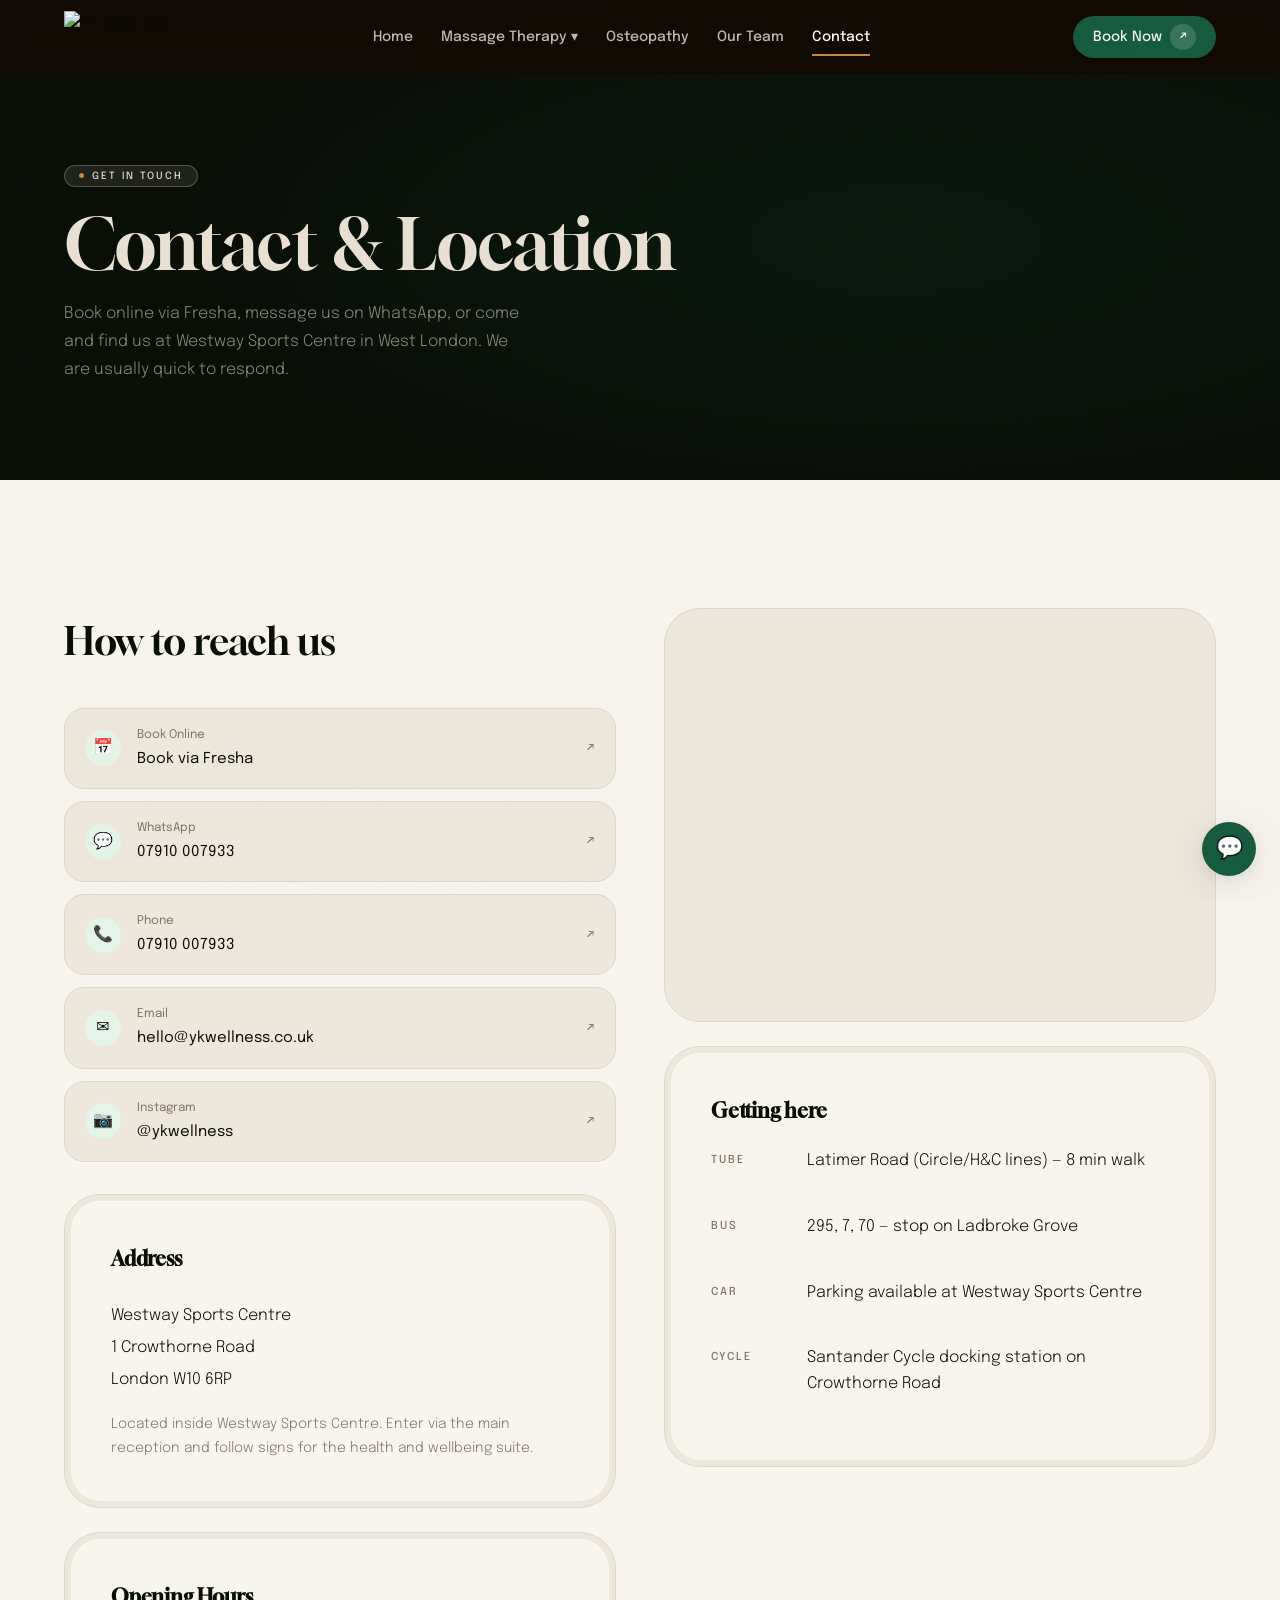
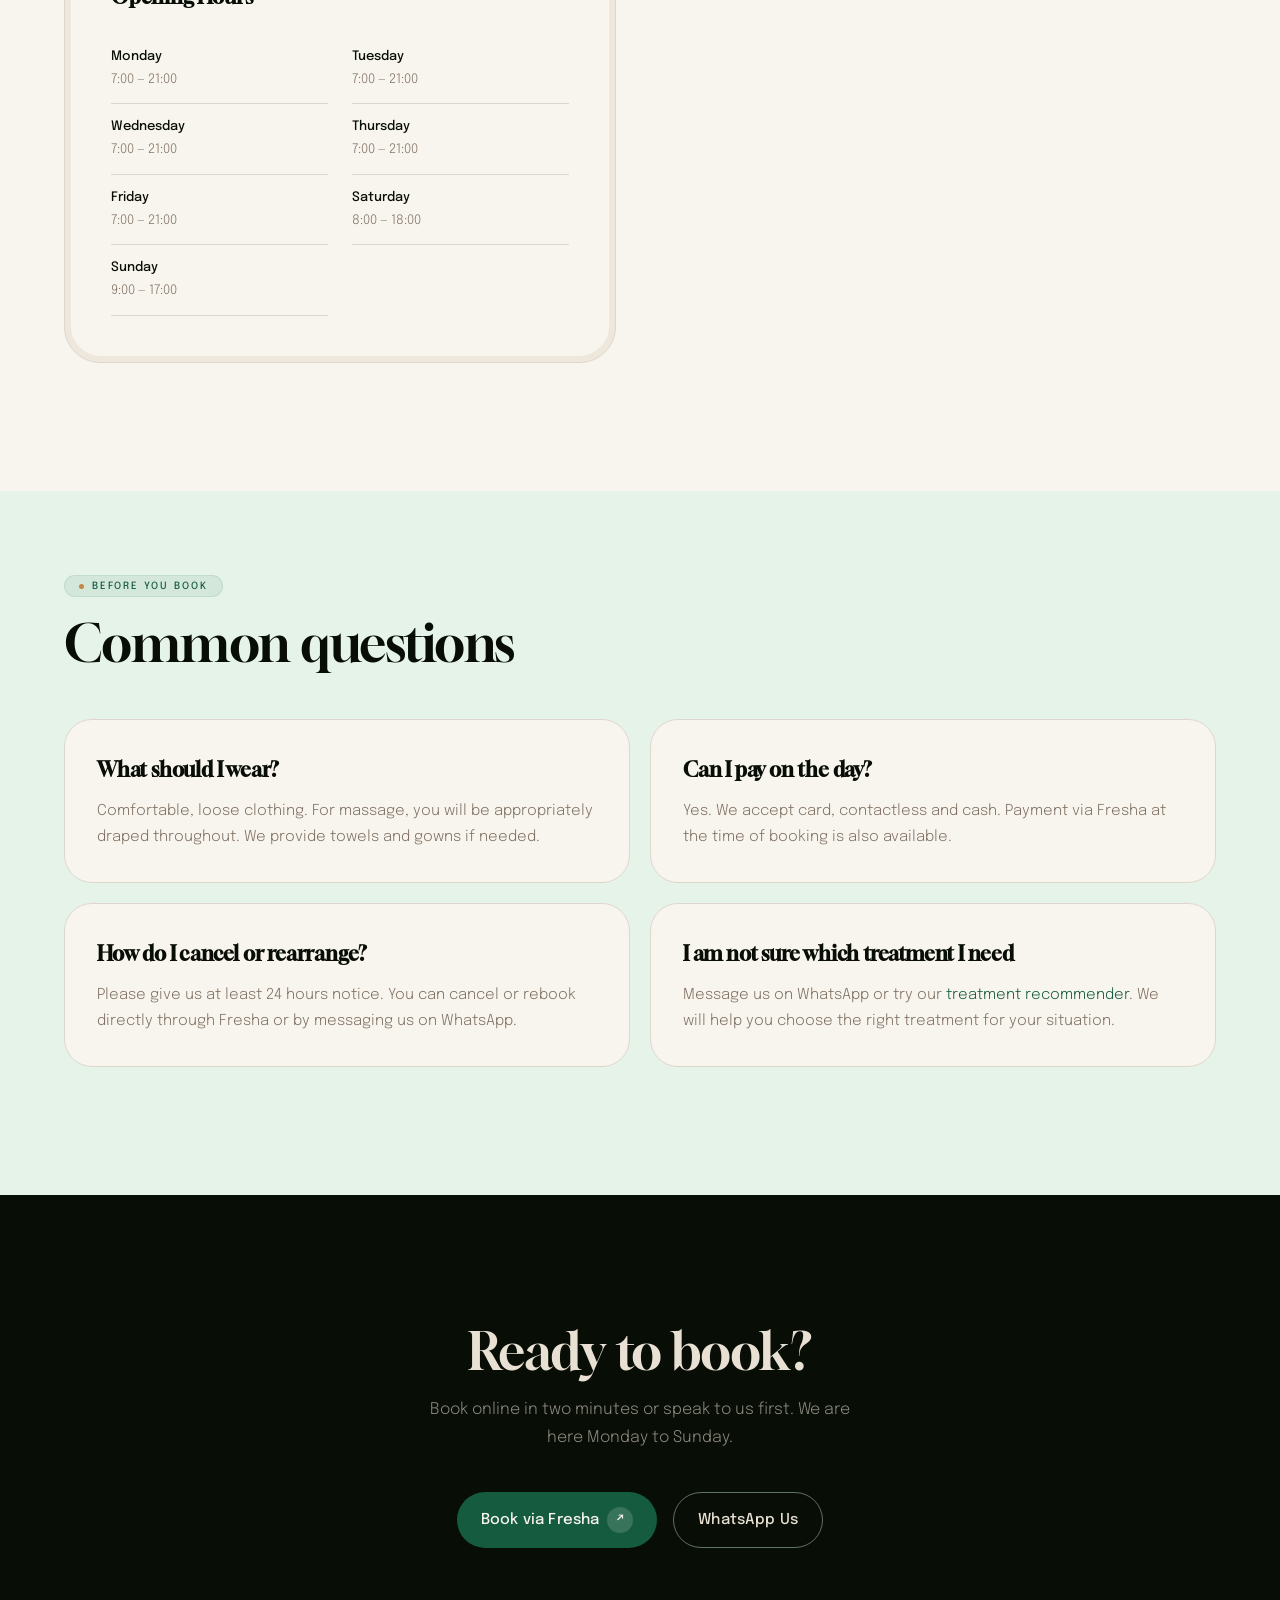
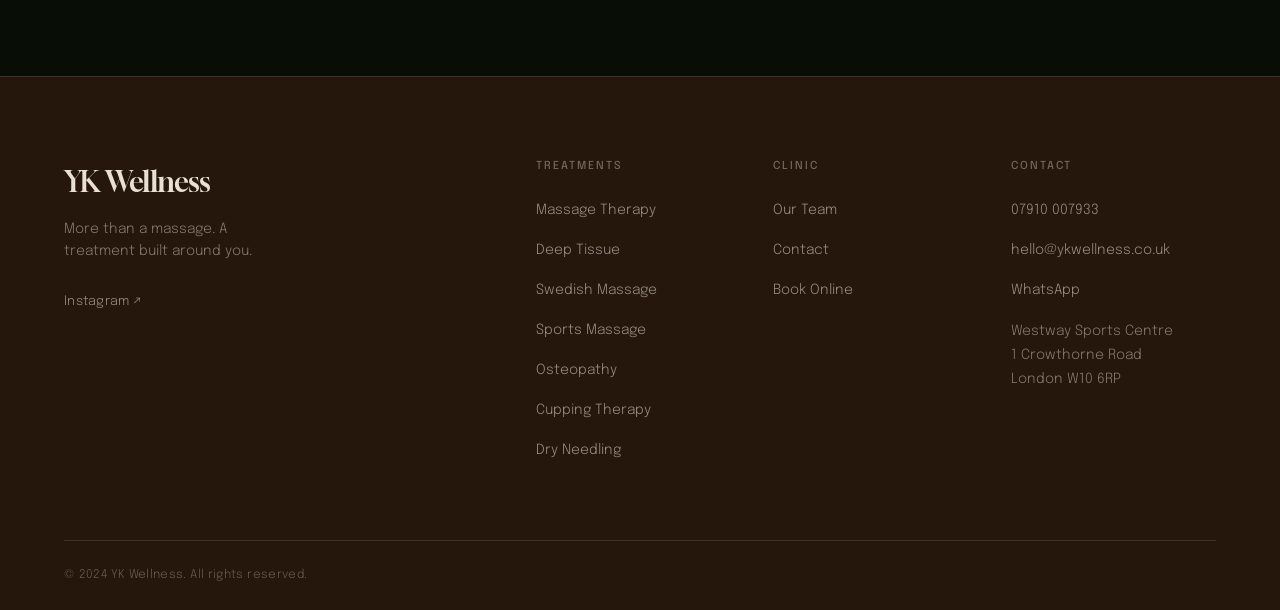
==== commit 22cb0169: "Fix nav, section order, and index.html filename - Replace floating pill nav with full-width dark fix" ====
--- a/contact.html
+++ b/contact.html
@@ -67,42 +67,50 @@
 <body>
 
   <nav class="nav" id="nav" aria-label="Main navigation">
-    <div class="nav__pill" id="navPill">
-      <a href="index.html" class="nav__logo" aria-label="YK Wellness home">
-        <span class="nav__logo-yk">YK</span><span class="nav__logo-wellness">Wellness</span>
-      </a>
-      <ul class="nav__links" role="list">
-        <li><a href="massage-therapy.html" class="nav__link">Massage</a></li>
-        <li><a href="osteopathy.html" class="nav__link">Osteopathy</a></li>
-        <li><a href="sports-massage.html" class="nav__link">Sports</a></li>
-        <li><a href="team.html" class="nav__link">Team</a></li>
-        <li><a href="contact.html" class="nav__link active">Contact</a></li>
-      </ul>
-      <div class="nav__cta-wrap">
-        <a href="YOUR_FRESHA_URL" target="_blank" rel="noopener noreferrer" class="btn btn--primary nav__cta">Book Now <span class="btn__icon">↗</span></a>
-      </div>
-      <button class="nav__hamburger" id="hamburger" aria-label="Open menu" aria-expanded="false" aria-controls="navOverlay">
-        <span class="nav__line"></span><span class="nav__line"></span>
-      </button>
+    <div class="container">
+      <div class="nav__inner">
+        <a href="index.html" class="nav__logo" aria-label="YK Wellness home">
+          <img src="LOGOYKW.png" alt="YK Wellness" class="nav__logo-img">
+        </a>
+        <div class="nav__links">
+          <a href="index.html" class="nav__link">Home</a>
+          <div class="nav__dropdown">
+            <a href="massage-therapy.html" class="nav__link">Massage Therapy ▾</a>
+            <div class="nav__dropdown-menu">
+              <a href="deep-tissue.html">Deep Tissue Massage</a>
+              <a href="sports-massage.html">Sports Massage</a>
+              <a href="swedish.html">Swedish Massage</a>
+              <a href="cupping.html">Cupping Therapy</a>
+              <a href="dry-needling.html">Dry Needling</a>
+            </div>
+          </div>
+          <a href="osteopathy.html" class="nav__link">Osteopathy</a>
+          <a href="team.html" class="nav__link">Our Team</a>
+          <a href="contact.html" class="nav__link">Contact</a>
+        </div>
+        <a href="https://www.fresha.com/a/yk-wellness-london-westway-sports-fitness-centre-uk-1-crowthorne-road-git4ohyh" target="_blank" rel="noopener noreferrer" class="btn btn--primary nav__cta">Book Now <span class="btn__icon">↗</span></a>
+        <button class="nav__hamburger" id="hamburger" aria-label="Open menu" aria-expanded="false" aria-controls="mobileNav">
+          <span class="nav__line"></span><span class="nav__line"></span><span class="nav__line"></span>
+        </button>
+      </div>
     </div>
   </nav>
-  <div class="nav-overlay" id="navOverlay" role="dialog" aria-label="Navigation menu">
-    <nav>
-      <ul class="nav-overlay__links" role="list">
-        <li><a href="index.html" class="nav-overlay__link">Home</a></li>
-        <li><a href="massage-therapy.html" class="nav-overlay__link">Massage Therapy</a></li>
-        <li><a href="osteopathy.html" class="nav-overlay__link">Osteopathy</a></li>
-        <li><a href="sports-massage.html" class="nav-overlay__link">Sports Massage</a></li>
-        <li><a href="cupping.html" class="nav-overlay__link">Cupping</a></li>
-        <li><a href="dry-needling.html" class="nav-overlay__link">Dry Needling</a></li>
-        <li><a href="team.html" class="nav-overlay__link">Team</a></li>
-        <li><a href="contact.html" class="nav-overlay__link">Contact</a></li>
-      </ul>
-      <div class="nav-overlay__actions">
-        <a href="YOUR_FRESHA_URL" target="_blank" rel="noopener noreferrer" class="btn btn--primary">Book Now <span class="btn__icon">↗</span></a>
-        <a href="https://wa.me/447910007933" target="_blank" rel="noopener noreferrer" class="btn btn--outline">WhatsApp</a>
-      </div>
-    </nav>
+  <div class="nav__mobile-overlay" id="mobileOverlay"></div>
+  <div class="nav__mobile" id="mobileNav" role="dialog" aria-label="Navigation menu">
+    <button class="nav__mobile-close" id="mobileClose" aria-label="Close menu">✕</button>
+    <a href="index.html" class="nav__mobile-link">Home</a>
+    <a href="massage-therapy.html" class="nav__mobile-link">Massage Therapy</a>
+    <div class="nav__mobile-sub">
+      <a href="deep-tissue.html">— Deep Tissue</a>
+      <a href="sports-massage.html">— Sports Massage</a>
+      <a href="swedish.html">— Swedish Massage</a>
+      <a href="cupping.html">— Cupping Therapy</a>
+      <a href="dry-needling.html">— Dry Needling</a>
+    </div>
+    <a href="osteopathy.html" class="nav__mobile-link">Osteopathy</a>
+    <a href="team.html" class="nav__mobile-link">Our Team</a>
+    <a href="contact.html" class="nav__mobile-link">Contact</a>
+    <a href="https://www.fresha.com/a/yk-wellness-london-westway-sports-fitness-centre-uk-1-crowthorne-road-git4ohyh" target="_blank" rel="noopener noreferrer" class="btn btn--primary nav__mobile-book">Book Appointment <span class="btn__icon">↗</span></a>
   </div>
 
   <main>
@@ -124,7 +132,7 @@
             <h2 class="contact-info__heading">How to reach us</h2>
 
             <div class="contact-btn-row" style="margin-bottom: var(--s-8);">
-              <a href="YOUR_FRESHA_URL" target="_blank" rel="noopener noreferrer" class="contact-link-btn">
+              <a href="https://www.fresha.com/a/yk-wellness-london-westway-sports-fitness-centre-uk-1-crowthorne-road-git4ohyh" target="_blank" rel="noopener noreferrer" class="contact-link-btn">
                 <div class="contact-link-btn__icon" aria-hidden="true">📅</div>
                 <div>
                   <div class="contact-link-btn__label">Book Online</div>
@@ -289,7 +297,7 @@
         <h2 class="t-h2 cta-band__heading will-reveal">Ready to book?</h2>
         <p class="t-body cta-band__sub will-reveal" data-delay="1">Book online in two minutes or speak to us first. We are here Monday to Sunday.</p>
         <div class="cta-band__actions will-reveal" data-delay="2">
-          <a href="YOUR_FRESHA_URL" target="_blank" rel="noopener noreferrer" class="btn btn--primary">Book via Fresha <span class="btn__icon">↗</span></a>
+          <a href="https://www.fresha.com/a/yk-wellness-london-westway-sports-fitness-centre-uk-1-crowthorne-road-git4ohyh" target="_blank" rel="noopener noreferrer" class="btn btn--primary">Book via Fresha <span class="btn__icon">↗</span></a>
           <a href="https://wa.me/447910007933" target="_blank" rel="noopener noreferrer" class="btn btn--whatsapp">WhatsApp Us</a>
         </div>
       </div>
@@ -303,7 +311,7 @@
         <div class="footer__brand"><div class="footer__logo-mark">YK Wellness</div><p class="footer__tagline">More than a massage. A treatment built around you.</p><div class="footer__social"><a href="https://instagram.com/ykwellness" target="_blank" rel="noopener noreferrer">Instagram ↗</a></div></div>
         <div class="footer__nav-grid">
           <div class="footer__col"><h4>Treatments</h4><ul role="list"><li><a href="massage-therapy.html">Massage Therapy</a></li><li><a href="deep-tissue.html">Deep Tissue</a></li><li><a href="swedish.html">Swedish Massage</a></li><li><a href="sports-massage.html">Sports Massage</a></li><li><a href="osteopathy.html">Osteopathy</a></li><li><a href="cupping.html">Cupping Therapy</a></li><li><a href="dry-needling.html">Dry Needling</a></li></ul></div>
-          <div class="footer__col"><h4>Clinic</h4><ul role="list"><li><a href="team.html">Our Team</a></li><li><a href="contact.html">Contact</a></li><li><a href="YOUR_FRESHA_URL" target="_blank" rel="noopener noreferrer">Book Online</a></li></ul></div>
+          <div class="footer__col"><h4>Clinic</h4><ul role="list"><li><a href="team.html">Our Team</a></li><li><a href="contact.html">Contact</a></li><li><a href="https://www.fresha.com/a/yk-wellness-london-westway-sports-fitness-centre-uk-1-crowthorne-road-git4ohyh" target="_blank" rel="noopener noreferrer">Book Online</a></li></ul></div>
           <div class="footer__col"><h4>Contact</h4><ul role="list"><li><a href="tel:+447910007933">07910 007933</a></li><li><a href="mailto:hello@ykwellness.co.uk">hello@ykwellness.co.uk</a></li><li><a href="https://wa.me/447910007933" target="_blank" rel="noopener noreferrer">WhatsApp</a></li></ul><address>Westway Sports Centre<br>1 Crowthorne Road<br>London W10 6RP</address></div>
         </div>
       </div>
--- a/css/design-system.css
+++ b/css/design-system.css
@@ -295,83 +295,112 @@
   left: 0;
   right: 0;
   z-index: 100;
-  display: flex;
-  justify-content: center;
-  padding: var(--s-5) var(--s-5);
-  pointer-events: none;
-}
-.nav__pill {
+  padding: 0.7rem 0;
+  background: rgba(18, 9, 3, 0.92);
+  backdrop-filter: blur(14px);
+  -webkit-backdrop-filter: blur(14px);
+  transition:
+    background 300ms ease,
+    box-shadow 300ms ease,
+    padding 300ms ease,
+    transform 400ms var(--ease-quart);
+}
+.nav.scrolled {
+  background: rgba(18, 9, 3, 0.98);
+  box-shadow: 0 1px 0 rgba(255,255,255,0.06);
+  padding: 0.5rem 0;
+}
+.nav.nav--hidden { transform: translateY(-100%); }
+.nav__inner {
   display: flex;
   align-items: center;
-  gap: var(--s-6);
-  padding: var(--s-2) var(--s-2) var(--s-2) var(--s-6);
-  background: oklch(97% 0.010 90 / 0.82);
-  backdrop-filter: blur(20px) saturate(180%);
-  -webkit-backdrop-filter: blur(20px) saturate(180%);
-  border: 1px solid oklch(88% 0.016 75 / 0.7);
-  border-radius: var(--r-full);
-  transition:
-    background var(--dur-slow) var(--ease-quart),
-    border-color var(--dur-slow) var(--ease-quart),
-    box-shadow var(--dur-slow) var(--ease-quart);
-  pointer-events: all;
-  max-width: 900px;
-  width: 100%;
-}
-.nav__pill.scrolled {
-  background: oklch(97% 0.010 90 / 0.96);
-  border-color: oklch(88% 0.016 75 / 1);
-  box-shadow: var(--shadow-md);
-}
-.nav__logo {
-  display: flex;
-  align-items: baseline;
-  gap: 4px;
-  flex-shrink: 0;
-}
-.nav__logo-yk {
-  font-family: var(--font-display);
-  font-size: 1.25rem;
-  font-weight: 400;
-  color: var(--c-sage);
-  letter-spacing: -0.02em;
-}
-.nav__logo-wellness {
-  font-family: var(--font-body);
-  font-size: 0.8125rem;
-  font-weight: 300;
-  color: var(--c-stone);
-  letter-spacing: 0.05em;
-}
+  gap: 1rem;
+}
+.nav__logo { flex-shrink: 0; display: flex; }
+.nav__logo-img { height: 52px; width: auto; display: block; }
 .nav__links {
   display: flex;
   align-items: center;
-  gap: var(--s-6);
+  gap: 0.25rem;
   flex: 1;
   justify-content: center;
 }
 .nav__link {
+  position: relative;
   font-family: var(--font-body);
+  font-size: 0.88rem;
+  font-weight: 500;
+  color: rgba(255,255,255,0.72);
+  padding: 0.4rem 0.75rem;
+  border-radius: 6px;
+  transition:
+    color var(--dur-fast) var(--ease-quart),
+    background var(--dur-fast) var(--ease-quart);
+  white-space: nowrap;
+}
+.nav__link::after {
+  content: '';
+  position: absolute;
+  bottom: 0;
+  left: 0.75rem;
+  right: 0.75rem;
+  height: 1.5px;
+  background: var(--c-amber);
+  transform: scaleX(0);
+  transition: transform var(--dur-mid) var(--ease-quart);
+}
+.nav__link:hover,
+.nav__link.active { color: #fff; }
+.nav__link:hover::after,
+.nav__link.active::after { transform: scaleX(1); }
+
+/* Dropdown */
+.nav__dropdown { position: relative; }
+.nav__dropdown-menu {
+  position: absolute;
+  top: 100%;
+  left: 50%;
+  transform: translateX(-50%) translateY(8px);
+  background: rgba(22, 11, 4, 0.97);
+  backdrop-filter: blur(14px);
+  -webkit-backdrop-filter: blur(14px);
+  border-radius: 14px;
+  padding: 1.25rem 0.75rem 0.75rem;
+  min-width: 220px;
+  opacity: 0;
+  visibility: hidden;
+  pointer-events: none;
+  transition:
+    opacity 200ms var(--ease-quart),
+    transform 200ms var(--ease-quart),
+    visibility 200ms;
+  border: 1px solid rgba(255,255,255,0.08);
+  z-index: 10;
+}
+.nav__dropdown:hover .nav__dropdown-menu {
+  opacity: 1;
+  visibility: visible;
+  pointer-events: all;
+  transform: translateX(-50%) translateY(0);
+}
+.nav__dropdown-menu a {
+  display: block;
   font-size: 0.875rem;
-  font-weight: 400;
-  color: var(--c-stone);
-  letter-spacing: 0.01em;
-  transition: color var(--dur-fast) var(--ease-quart);
-  white-space: nowrap;
-}
-.nav__link:hover,
-.nav__link.active { color: var(--c-sage); }
-
-.nav__cta-wrap {
-  display: flex;
-  align-items: center;
-  gap: var(--s-2);
+  color: rgba(255,255,255,0.72);
+  padding: 0.5rem 0.75rem;
+  border-radius: 8px;
+  transition: color 150ms ease, background 150ms ease;
+}
+.nav__dropdown-menu a:hover { color: #fff; background: rgba(255,255,255,0.06); }
+
+/* Nav CTA */
+.nav__cta {
   flex-shrink: 0;
-}
-.nav__cta {
-  padding: 10px 20px;
+  padding: 0.5rem 1.25rem;
   font-size: 0.875rem;
 }
+
+/* Hamburger */
 .nav__hamburger {
   display: none;
   flex-direction: column;
@@ -379,89 +408,95 @@
   align-items: center;
   width: 40px;
   height: 40px;
-  gap: 6px;
-  border-radius: var(--r-full);
-  background: var(--c-cream);
+  gap: 5px;
   flex-shrink: 0;
 }
 .nav__line {
   display: block;
-  width: 18px;
+  width: 20px;
   height: 1.5px;
-  background: var(--c-deep);
+  background: rgba(255,255,255,0.85);
   border-radius: 2px;
   transition:
-    transform var(--dur-mid) var(--ease-spring),
-    opacity var(--dur-mid) var(--ease-spring);
+    transform 300ms var(--ease-spring),
+    opacity 200ms ease;
   transform-origin: center;
 }
-
-/* Hamburger open state */
-.nav__pill.menu-open .nav__line:first-child { transform: translateY(3.75px) rotate(45deg); }
-.nav__pill.menu-open .nav__line:last-child  { transform: translateY(-3.75px) rotate(-45deg); }
-
-/* ── Mobile Nav Overlay ───────────────────────────────────── */
-.nav-overlay {
+.nav--open .nav__line:nth-child(1) { transform: translateY(6.5px) rotate(45deg); }
+.nav--open .nav__line:nth-child(2) { opacity: 0; }
+.nav--open .nav__line:nth-child(3) { transform: translateY(-6.5px) rotate(-45deg); }
+
+/* ── Mobile Nav Drawer ───────────────────────────────────── */
+.nav__mobile-overlay {
+  display: none;
   position: fixed;
   inset: 0;
-  z-index: 90;
-  background: oklch(97% 0.010 90 / 0.96);
-  backdrop-filter: blur(32px) saturate(180%);
-  -webkit-backdrop-filter: blur(32px) saturate(180%);
+  background: rgba(0,0,0,0.5);
+  z-index: 99;
+}
+.nav__mobile-overlay.open { display: block; }
+.nav__mobile {
+  position: fixed;
+  top: 0;
+  right: 0;
+  bottom: 0;
+  width: min(80vw, 340px);
+  background: #fff;
+  z-index: 110;
+  transform: translateX(100%);
+  transition: transform 0.32s cubic-bezier(0.4, 0, 0.2, 1);
+  padding: 5rem var(--s-6) var(--s-8);
   display: flex;
   flex-direction: column;
+  overflow-y: auto;
+}
+.nav__mobile.open { transform: translateX(0); }
+.nav__mobile-close {
+  position: absolute;
+  top: var(--s-5);
+  right: var(--s-5);
+  width: 40px;
+  height: 40px;
+  display: flex;
+  align-items: center;
   justify-content: center;
-  padding: var(--s-20) var(--container-pad);
-  opacity: 0;
-  visibility: hidden;
-  transition:
-    opacity var(--dur-slow) var(--ease-quart),
-    visibility var(--dur-slow) var(--ease-quart);
-}
-.nav-overlay.is-open {
-  opacity: 1;
-  visibility: visible;
-}
-.nav-overlay__links {
+  font-size: 1.125rem;
+  color: var(--c-deep);
+  background: var(--c-cream);
+  border-radius: 50%;
+  transition: background var(--dur-fast) var(--ease-quart);
+}
+.nav__mobile-close:hover { background: var(--c-mist); }
+.nav__mobile-link {
+  display: block;
+  font-family: var(--font-body);
+  font-size: 1.0625rem;
+  font-weight: 500;
+  color: var(--c-deep);
+  padding: 0.75rem 0;
+  border-bottom: 1px solid var(--c-mist);
+  transition: color var(--dur-fast) var(--ease-quart);
+}
+.nav__mobile-link:hover { color: var(--c-sage); }
+.nav__mobile-sub {
   display: flex;
   flex-direction: column;
-  gap: var(--s-2);
-  margin-bottom: var(--s-10);
-}
-.nav-overlay__link {
-  font-family: var(--font-display);
-  font-size: clamp(2rem, 8vw, 3rem);
-  font-weight: 400;
-  color: var(--c-deep);
-  letter-spacing: -0.01em;
-  opacity: 0;
-  transform: translateY(20px);
-  transition:
-    opacity var(--dur-reveal) var(--ease-expo),
-    transform var(--dur-reveal) var(--ease-expo),
-    color var(--dur-fast) var(--ease-quart);
-}
-.nav-overlay__link:hover { color: var(--c-sage); }
-.nav-overlay.is-open .nav-overlay__link { opacity: 1; transform: translateY(0); }
-.nav-overlay.is-open .nav-overlay__link:nth-child(1) { transition-delay: 60ms; }
-.nav-overlay.is-open .nav-overlay__link:nth-child(2) { transition-delay: 110ms; }
-.nav-overlay.is-open .nav-overlay__link:nth-child(3) { transition-delay: 160ms; }
-.nav-overlay.is-open .nav-overlay__link:nth-child(4) { transition-delay: 210ms; }
-.nav-overlay.is-open .nav-overlay__link:nth-child(5) { transition-delay: 260ms; }
-.nav-overlay.is-open .nav-overlay__link:nth-child(6) { transition-delay: 310ms; }
-.nav-overlay.is-open .nav-overlay__link:nth-child(7) { transition-delay: 360ms; }
-.nav-overlay.is-open .nav-overlay__link:nth-child(8) { transition-delay: 410ms; }
-.nav-overlay__actions {
-  display: flex;
-  gap: var(--s-4);
-  flex-wrap: wrap;
-  opacity: 0;
-  transform: translateY(16px);
-  transition:
-    opacity var(--dur-reveal) var(--ease-expo) 460ms,
-    transform var(--dur-reveal) var(--ease-expo) 460ms;
-}
-.nav-overlay.is-open .nav-overlay__actions { opacity: 1; transform: translateY(0); }
+  border-bottom: 1px solid var(--c-mist);
+}
+.nav__mobile-sub a {
+  display: block;
+  font-size: 0.9375rem;
+  color: var(--c-stone);
+  padding: 0.5rem 0 0.5rem var(--s-3);
+  transition: color var(--dur-fast) var(--ease-quart);
+}
+.nav__mobile-sub a:hover { color: var(--c-sage); }
+.nav__mobile-book {
+  margin-top: auto;
+  padding-top: var(--s-8);
+  width: 100%;
+  justify-content: center;
+}
 
 /* ── Scroll Reveal ───────────────────────────────────────── */
 .will-reveal {
@@ -1495,9 +1530,8 @@
 
 @media (max-width: 768px) {
   .nav__links { display: none; }
-  .nav__cta-wrap { display: none; }
+  .nav__cta { display: none; }
   .nav__hamburger { display: flex; }
-  .nav__pill { padding: var(--s-2) var(--s-3) var(--s-2) var(--s-5); }
 
   .trust-bar__inner { grid-template-columns: repeat(2, 1fr); }
   .trust-stat + .trust-stat:nth-child(3)::before { display: none; }
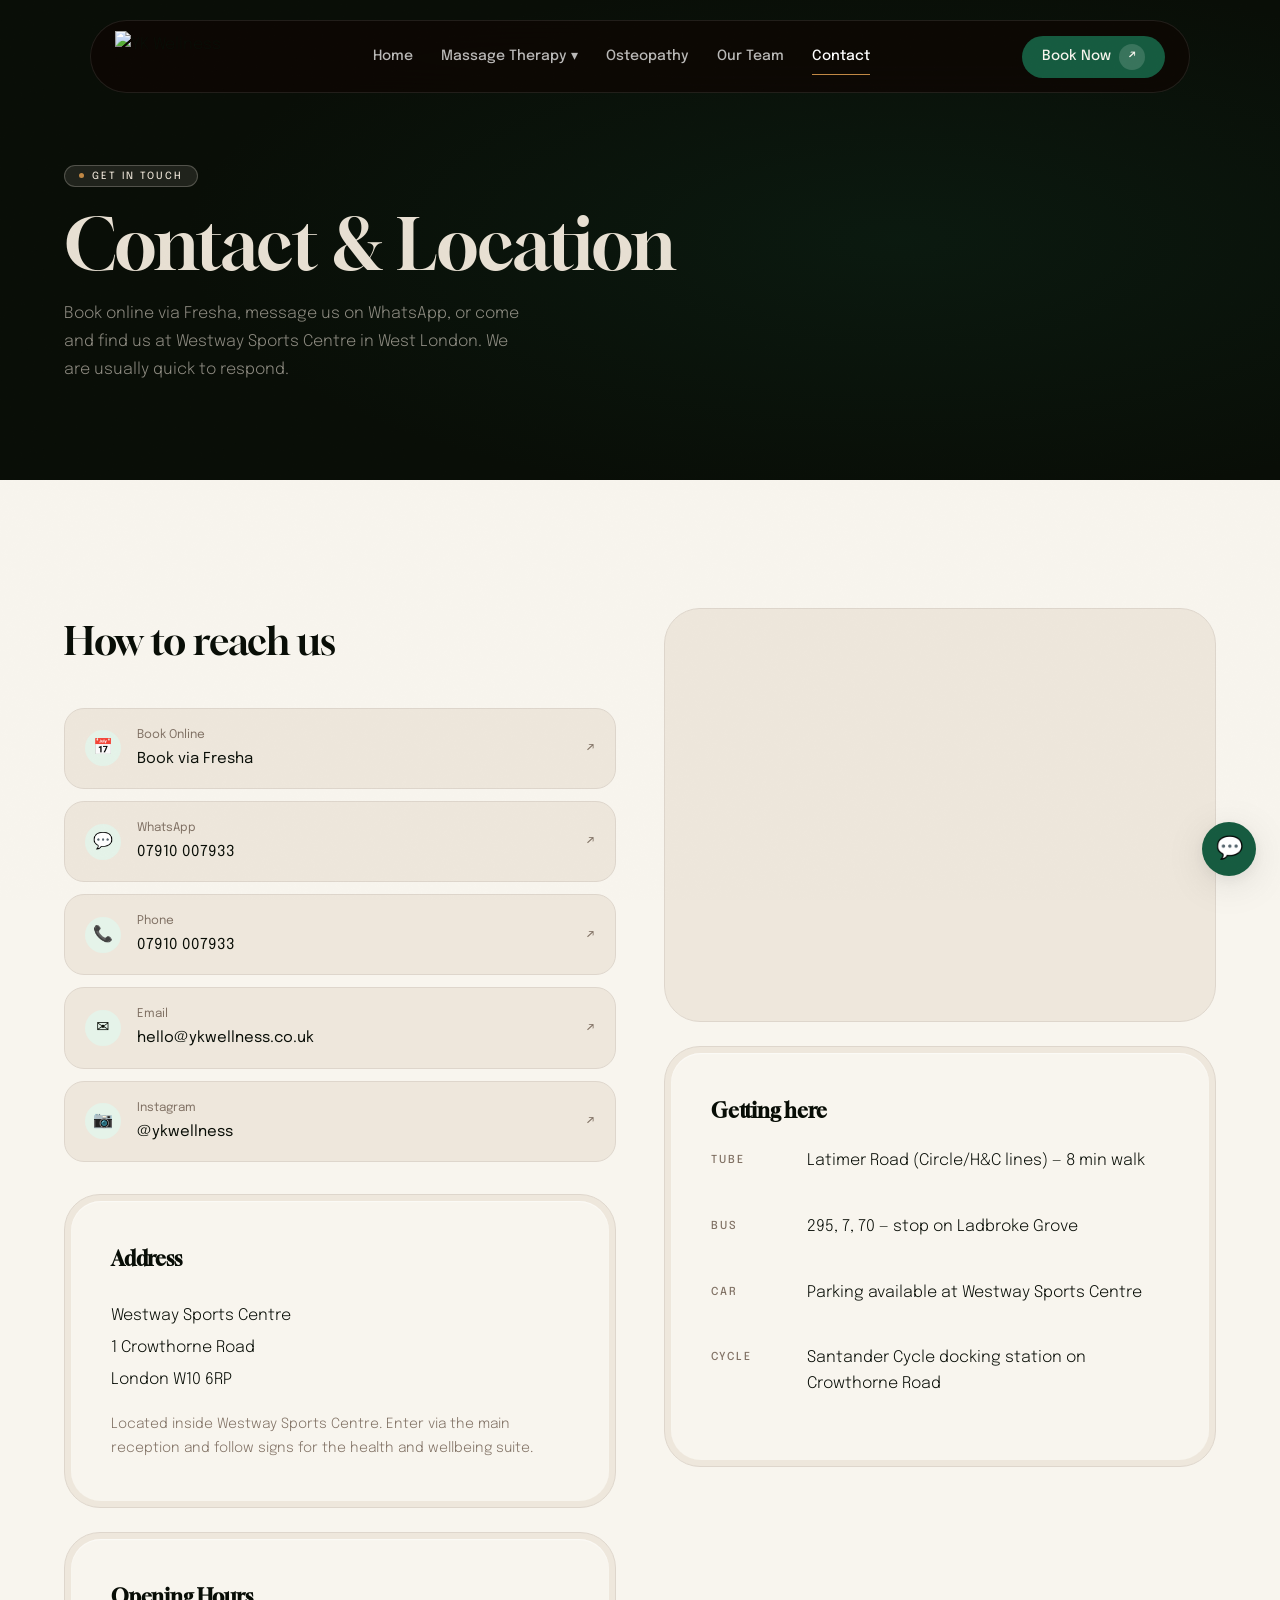
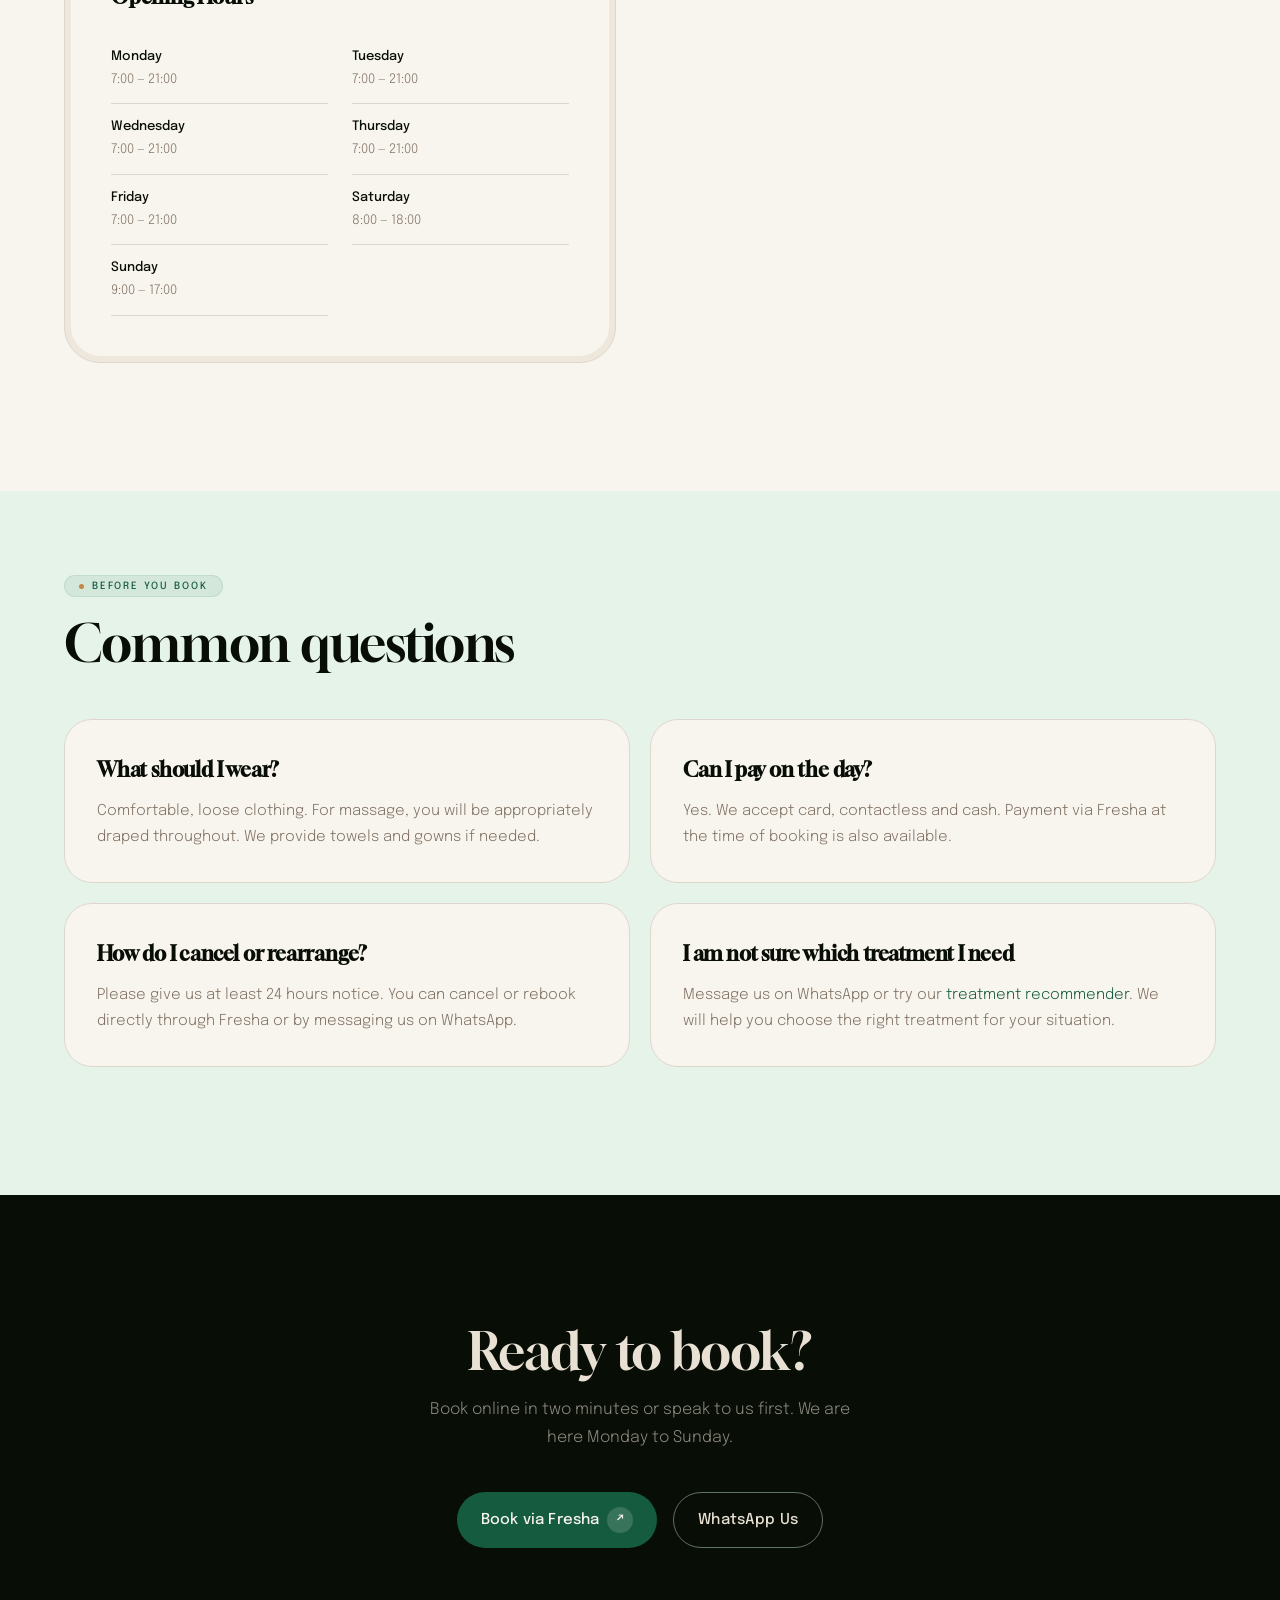
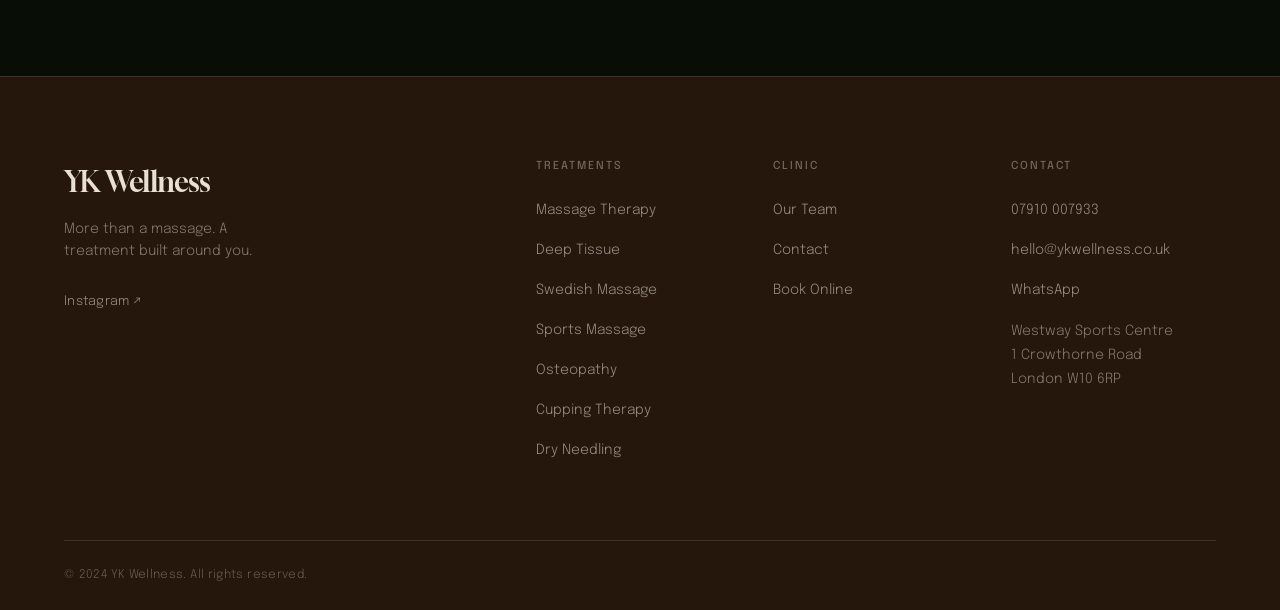
==== commit 3ad73e8b: "Apply gpt-taste: floating pill nav, GSAP scroll animations, dense bento - Nav converted to floating " ====
--- a/contact.html
+++ b/contact.html
@@ -319,6 +319,9 @@
     </div>
   </footer>
   <div class="chat-float"><a href="https://wa.me/447910007933" target="_blank" rel="noopener noreferrer" class="chat-float__btn" aria-label="WhatsApp">💬</a></div>
+  <script src="https://cdnjs.cloudflare.com/ajax/libs/gsap/3.12.5/gsap.min.js"></script>
+  <script src="https://cdnjs.cloudflare.com/ajax/libs/gsap/3.12.5/ScrollTrigger.min.js"></script>
   <script src="js/main.js"></script>
+  <script src="js/gsap-animations.js"></script>
 </body>
 </html>
--- a/css/design-system.css
+++ b/css/design-system.css
@@ -291,26 +291,31 @@
 /* ── Navigation ──────────────────────────────────────────── */
 .nav {
   position: fixed;
-  top: 0;
-  left: 0;
-  right: 0;
+  top: 1.25rem;
+  left: 50%;
+  transform: translateX(-50%);
+  width: min(calc(100% - 2rem), 1100px);
   z-index: 100;
-  padding: 0.7rem 0;
-  background: rgba(18, 9, 3, 0.92);
-  backdrop-filter: blur(14px);
-  -webkit-backdrop-filter: blur(14px);
+  padding: 0.6rem 1.5rem;
+  background: rgba(14, 6, 2, 0.78);
+  backdrop-filter: blur(22px);
+  -webkit-backdrop-filter: blur(22px);
+  border: 1px solid rgba(255, 255, 255, 0.09);
+  border-radius: 9999px;
   transition:
     background 300ms ease,
     box-shadow 300ms ease,
     padding 300ms ease,
-    transform 400ms var(--ease-quart);
-}
+    transform 400ms var(--ease-quart),
+    opacity 300ms ease;
+}
+.nav .container { max-width: 100%; padding: 0; }
 .nav.scrolled {
-  background: rgba(18, 9, 3, 0.98);
-  box-shadow: 0 1px 0 rgba(255,255,255,0.06);
-  padding: 0.5rem 0;
-}
-.nav.nav--hidden { transform: translateY(-100%); }
+  background: rgba(14, 6, 2, 0.97);
+  box-shadow: 0 16px 56px rgba(0, 0, 0, 0.38), 0 0 0 1px rgba(255,255,255,0.06);
+  padding: 0.5rem 1.5rem;
+}
+.nav.nav--hidden { transform: translateX(-50%) translateY(calc(-100% - 1.75rem)); }
 .nav__inner {
   display: flex;
   align-items: center;
@@ -697,6 +702,7 @@
   display: grid;
   grid-template-columns: repeat(12, 1fr);
   grid-template-rows: auto auto;
+  grid-auto-flow: dense;
   gap: var(--s-4);
 }
 
@@ -727,8 +733,14 @@
     transform var(--dur-slow) var(--ease-quart);
 }
 .service-card:hover {
-  box-shadow: var(--shadow-md);
-  transform: translateY(-3px);
+  box-shadow: var(--shadow-lg);
+  transform: translateY(-5px);
+}
+.service-card--feature .service-card__image {
+  transition: transform 700ms var(--ease-quart);
+}
+.service-card--feature:hover .service-card__image {
+  transform: scale(1.06);
 }
 /* Card inner core */
 .service-card__inner {
@@ -835,6 +847,12 @@
   height: 1px;
   background: var(--c-sage-light);
 }
+.process-step {
+  transition: transform var(--dur-mid) var(--ease-quart);
+}
+.process-step:hover {
+  transform: translateY(-4px);
+}
 .process-step__number {
   font-family: var(--font-display);
   font-size: 5rem;
@@ -843,6 +861,10 @@
   line-height: 1;
   letter-spacing: -0.03em;
   margin-bottom: var(--s-4);
+  transition: color var(--dur-mid) var(--ease-quart);
+}
+.process-step:hover .process-step__number {
+  color: var(--c-sage-light);
 }
 .process-step__title {
   font-family: var(--font-display);
@@ -891,15 +913,23 @@
   overflow: hidden;
   position: relative;
 }
+.practitioner-card {
+  transition: transform var(--dur-slow) var(--ease-quart), box-shadow var(--dur-slow) var(--ease-quart);
+}
+.practitioner-card:hover {
+  transform: translateY(-5px);
+  box-shadow: var(--shadow-lg);
+}
 .practitioner-card__img {
   width: 100%;
   height: 100%;
   object-fit: cover;
   filter: sepia(6%) saturate(88%) contrast(103%);
-  transition: filter var(--dur-page) var(--ease-quart);
+  transition: filter var(--dur-page) var(--ease-quart), transform 700ms var(--ease-quart);
 }
 .practitioner-card:hover .practitioner-card__img {
   filter: sepia(0%) saturate(100%) contrast(100%);
+  transform: scale(1.05);
 }
 .practitioner-card__body { padding: var(--s-6); }
 .practitioner-card__name {
@@ -940,6 +970,11 @@
   border: 1px solid oklch(84% 0.038 162 / 0.18);
   border-radius: var(--r-2xl);
   padding: 6px;
+  transition: transform var(--dur-slow) var(--ease-quart), box-shadow var(--dur-slow) var(--ease-quart);
+}
+.testimonial-card:hover {
+  transform: translateY(-5px);
+  box-shadow: 0 20px 56px oklch(42% 0.082 162 / 0.16);
 }
 .testimonial-card__inner {
   background: var(--c-bark-mid);
@@ -1229,7 +1264,7 @@
 }
 .chat-float__btn:hover {
   background: var(--c-deep);
-  transform: translateY(-2px);
+  transform: translateY(-4px) scale(1.1);
   box-shadow: var(--shadow-xl);
 }
 
@@ -1354,6 +1389,16 @@
   font-weight: 400;
   color: var(--c-amber);
   letter-spacing: -0.01em;
+  transition: color var(--dur-fast) var(--ease-quart), transform var(--dur-fast) var(--ease-quart);
+}
+.pricing-row {
+  transition: padding-left var(--dur-fast) var(--ease-quart);
+  border-radius: var(--r-sm);
+}
+.pricing-row:hover .pricing-row__price {
+  color: var(--c-sage);
+  transform: scale(1.04);
+  transform-origin: right center;
 }
 
 /* ── Team Page ───────────────────────────────────────────── */
@@ -1380,10 +1425,19 @@
   border: 1px solid var(--c-mist);
   border-radius: var(--r-xl);
   text-align: center;
+  transition: transform var(--dur-mid) var(--ease-quart), box-shadow var(--dur-mid) var(--ease-quart);
+}
+.credential-item:hover {
+  transform: translateY(-4px);
+  box-shadow: var(--shadow-md);
 }
 .credential-item__icon {
   font-size: 1.5rem;
   margin-bottom: var(--s-3);
+  transition: color var(--dur-mid) var(--ease-quart);
+}
+.credential-item:hover .credential-item__icon {
+  color: var(--c-sage);
 }
 .credential-item__title {
   font-size: 0.875rem;
@@ -1483,8 +1537,8 @@
   margin-bottom: var(--s-2);
 }
 .related-card__price { font-size: 0.875rem; color: var(--c-amber); font-weight: 400; }
-.related-card__arrow { color: var(--c-stone); float: right; transition: transform var(--dur-mid) var(--ease-quart); }
-.related-card:hover .related-card__arrow { transform: translate(2px, -2px); }
+.related-card__arrow { color: var(--c-stone); float: right; transition: transform var(--dur-mid) var(--ease-quart), color var(--dur-mid) var(--ease-quart); }
+.related-card:hover .related-card__arrow { transform: translate(4px, -4px); color: var(--c-sage); }
 
 /* ── Responsive ──────────────────────────────────────────── */
 @media (max-width: 1024px) {
@@ -1560,12 +1614,31 @@
   .credentials-grid { grid-template-columns: 1fr; }
 }
 
+/* ── Page Transitions ────────────────────────────────────── */
+@keyframes page-enter {
+  from { opacity: 0; transform: translateY(18px); }
+  to   { opacity: 1; transform: translateY(0); }
+}
+
+main {
+  animation: page-enter 0.55s var(--ease-expo) both;
+}
+
+html.is-leaving main {
+  opacity: 0;
+  transform: translateY(-10px);
+  transition: opacity 0.22s var(--ease-in), transform 0.22s var(--ease-in);
+  pointer-events: none;
+}
+
 /* ── Reduced Motion ──────────────────────────────────────── */
 @media (prefers-reduced-motion: reduce) {
   *, *::before, *::after {
     animation-duration: 0.01ms !important;
     transition-duration: 0.01ms !important;
   }
+  main { animation: none; }
+  html.is-leaving main { transition: none; opacity: 1; transform: none; }
   .will-reveal { opacity: 1; transform: none; filter: none; }
 }
 
